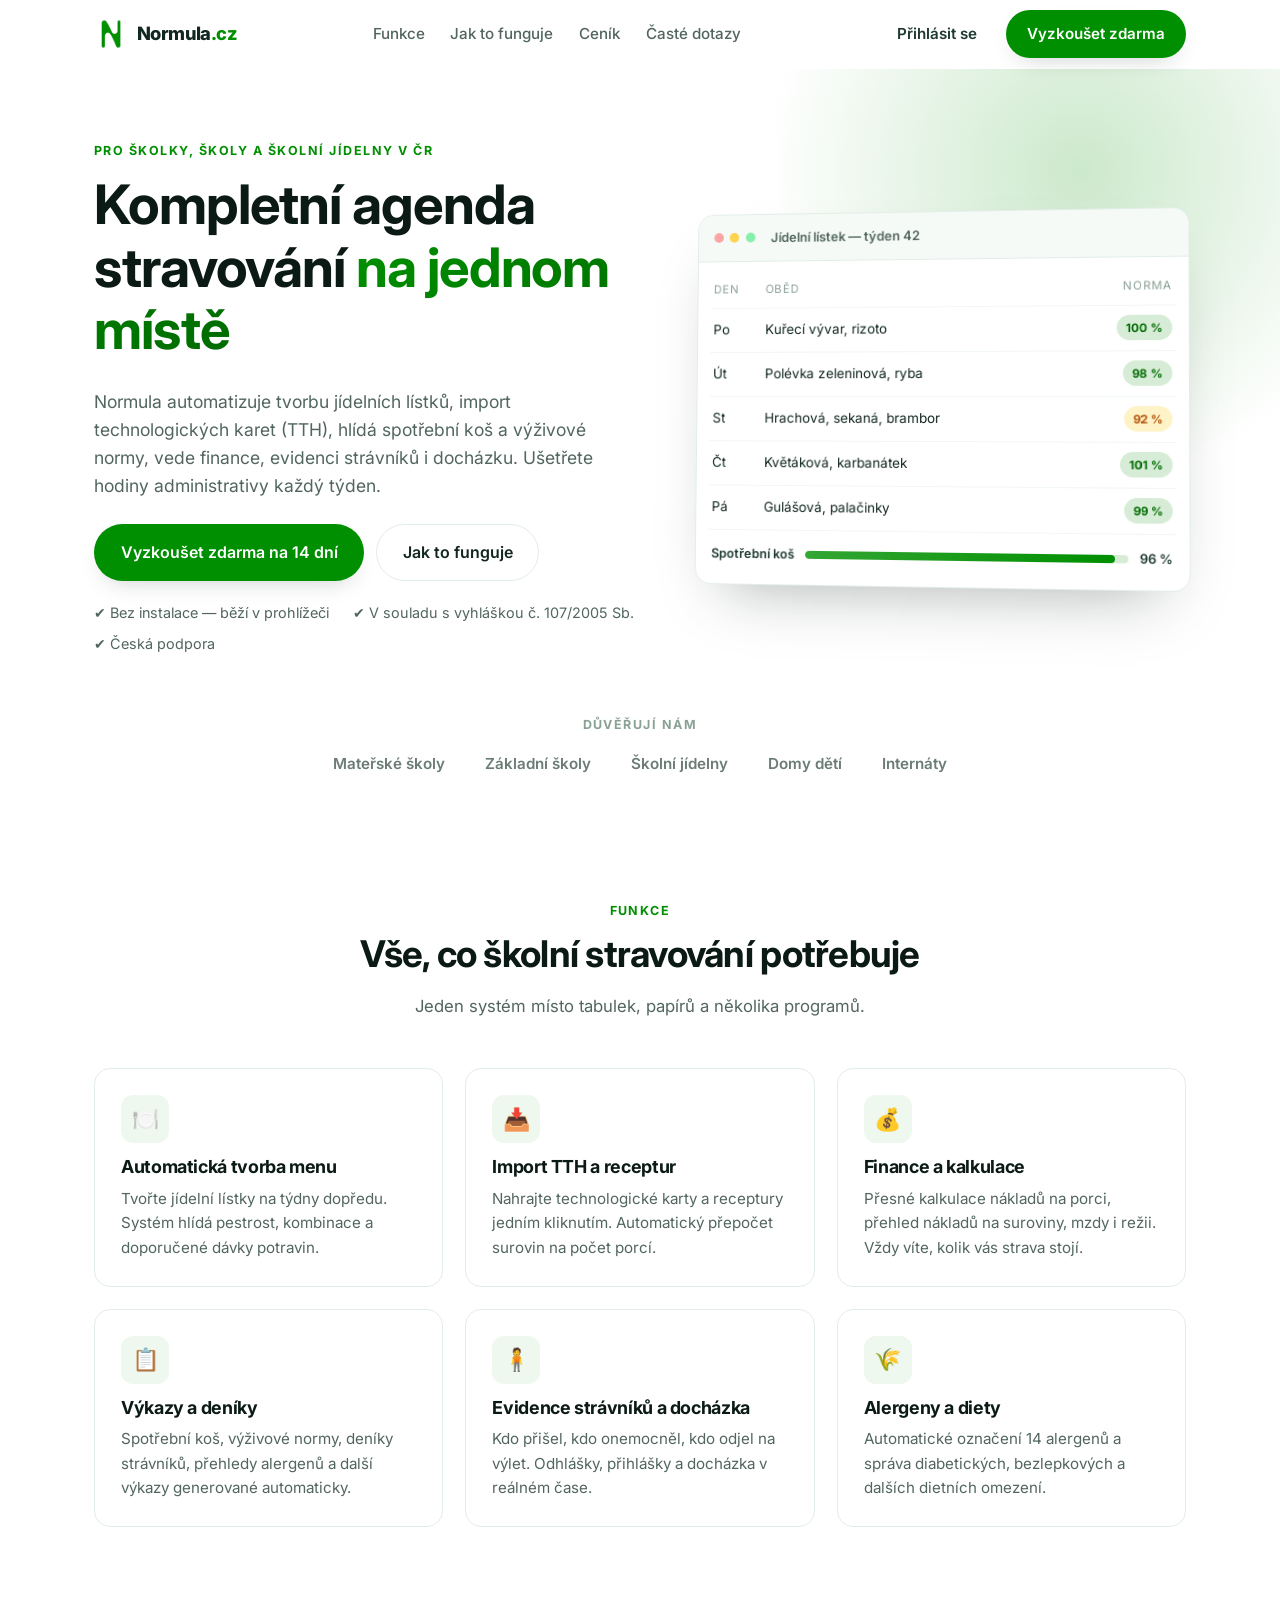
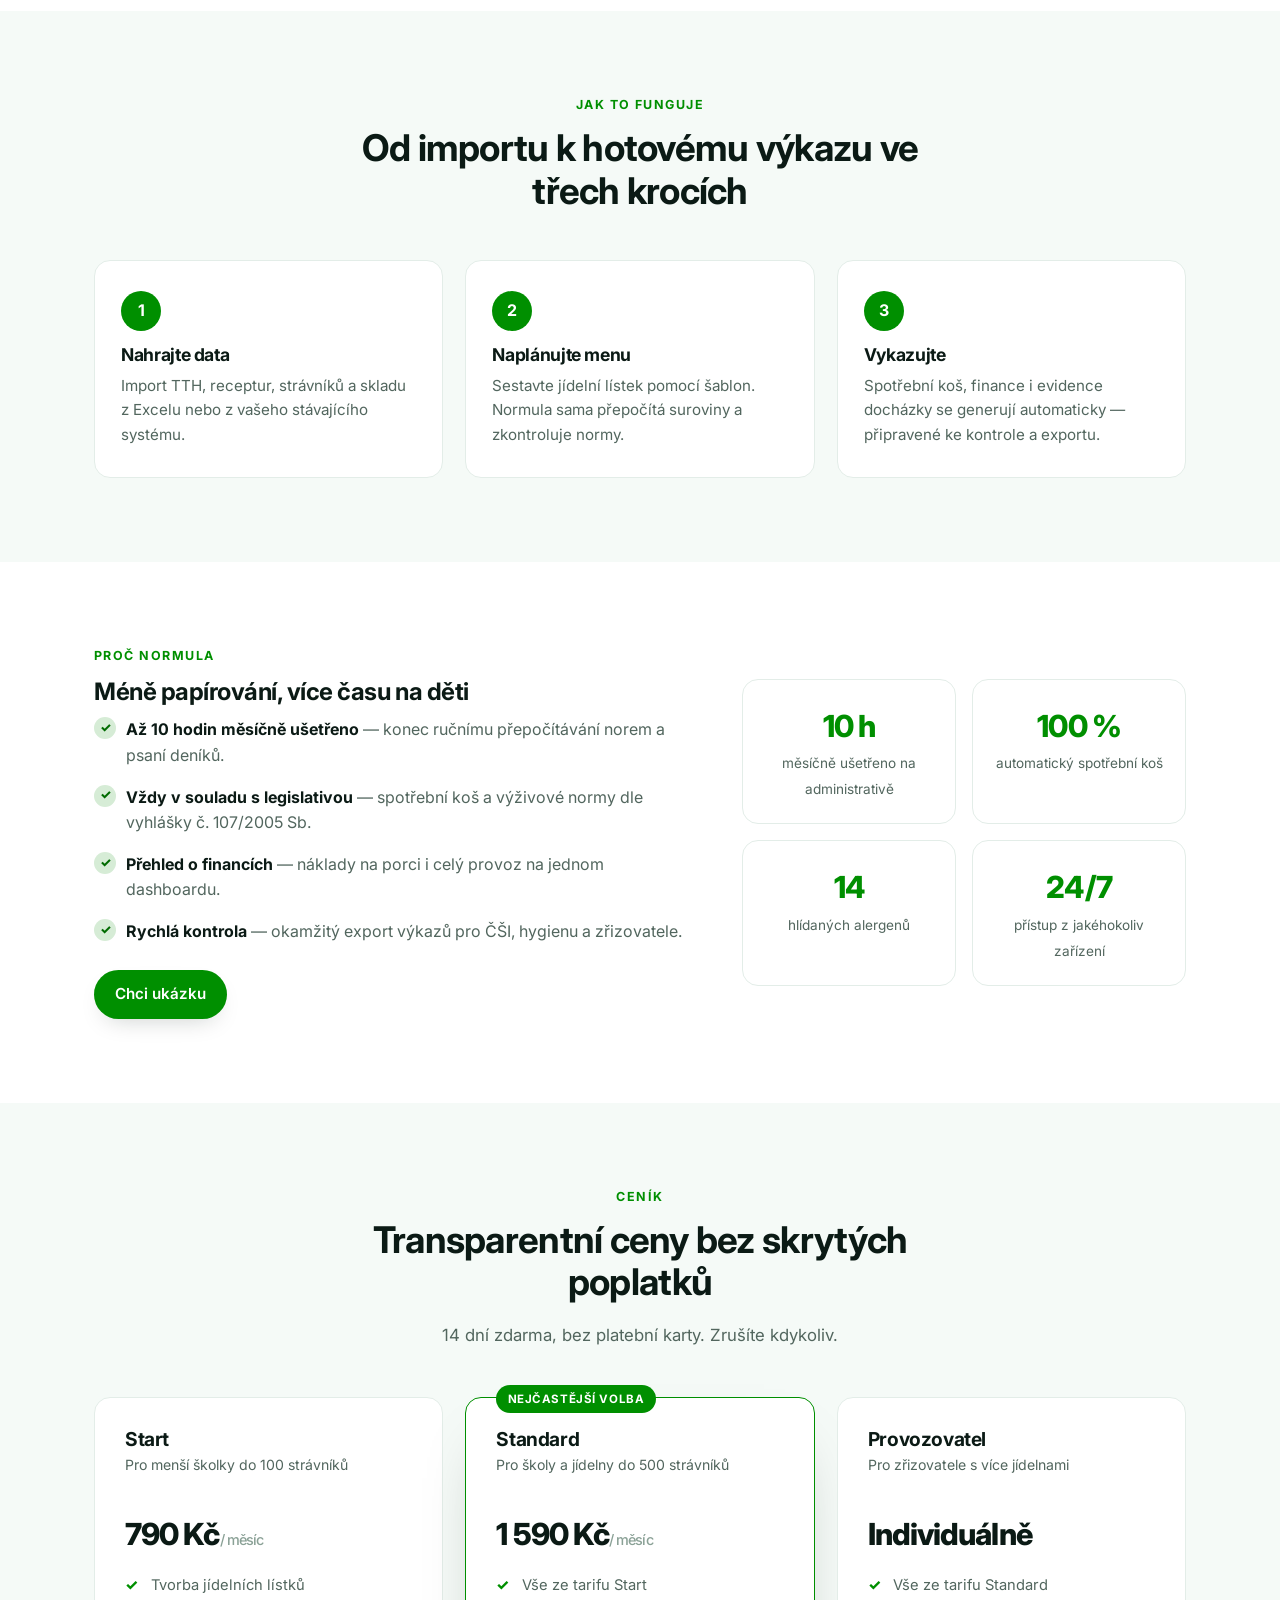
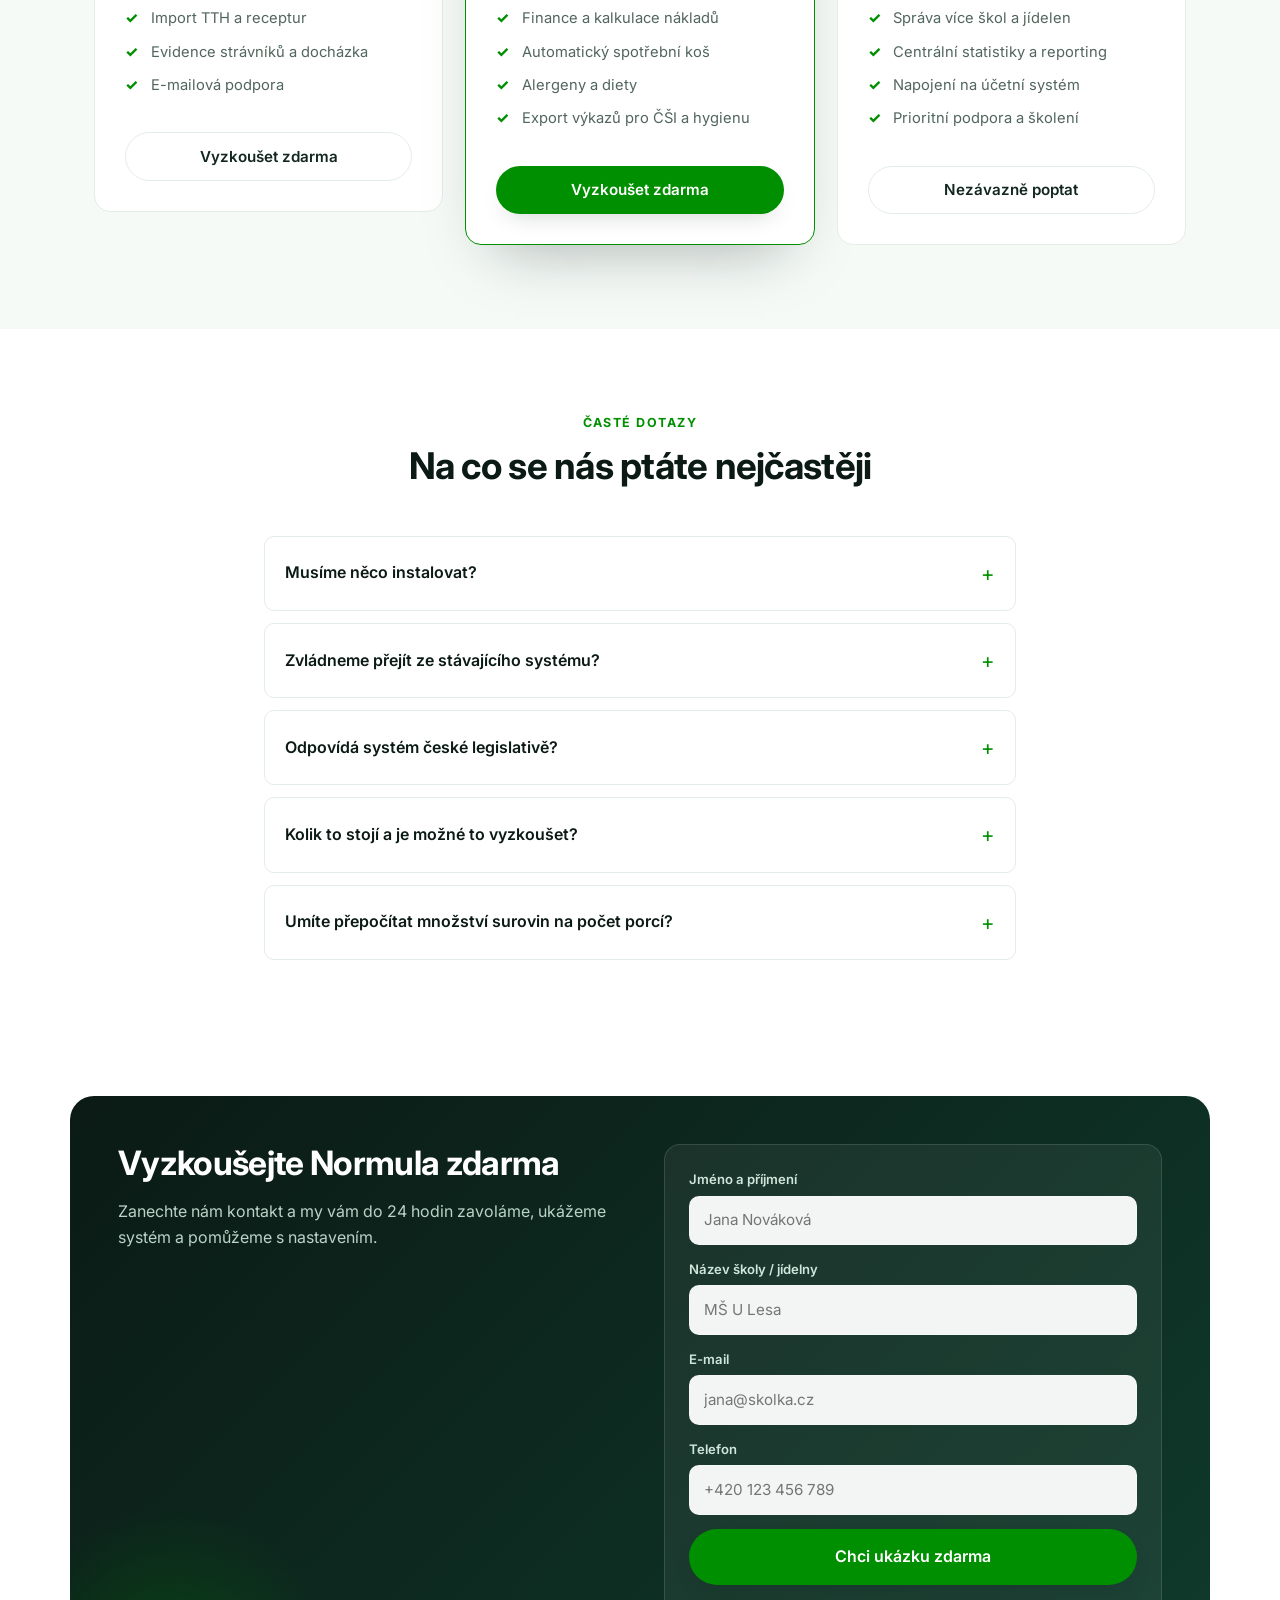
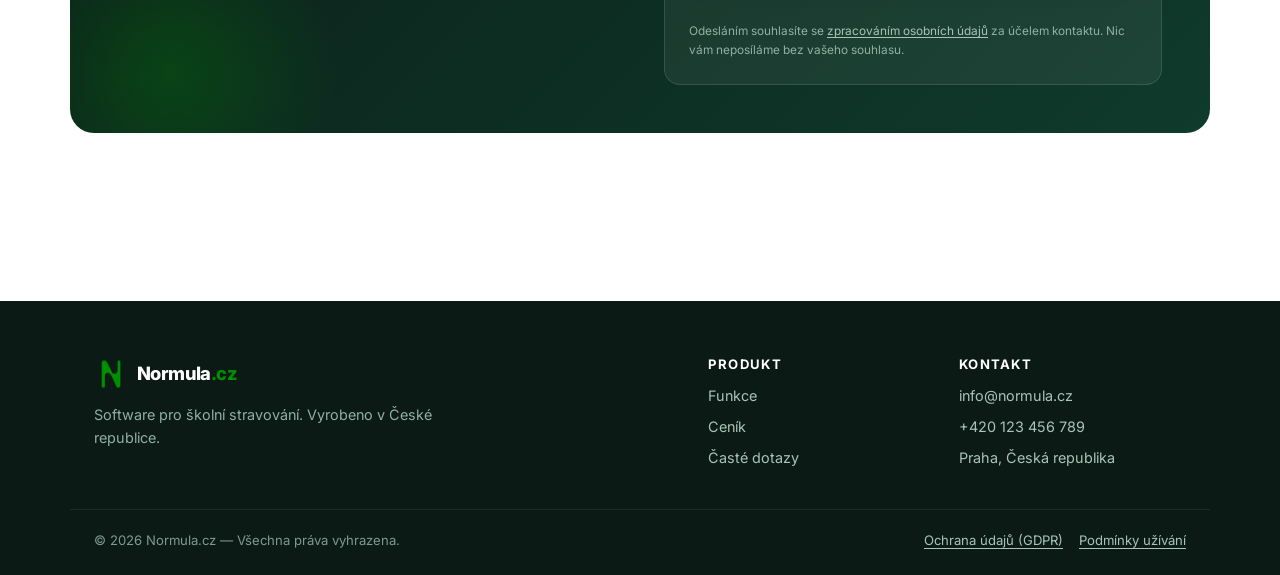
==== index.html @ 3bd457fc "Updates" ====
<!DOCTYPE html>
<html lang="cs">
<head>
  <meta charset="UTF-8" />
  <meta name="viewport" content="width=device-width, initial-scale=1.0" />
  <title>Normula.cz — software pro školní jídelny, školky a školy</title>
  <meta name="description" content="Normula automatizuje tvorbu jídelních lístků, import TTH (technologických karet), správu financí, spotřební koš, evidenci strávníků a docházku. Pro školky, školy a školní jídelny v ČR." />
  <link rel="preconnect" href="https://fonts.googleapis.com" />
  <link rel="preconnect" href="https://fonts.gstatic.com" crossorigin />
  <link href="https://fonts.googleapis.com/css2?family=Inter:wght@400;500;600;700;800&display=swap" rel="stylesheet" />
  <style>
:root {
  --green-50: #eef8ee;
  --green-100: #d6ecd6;
  --green-400: #33a633;
  --green-500: #008f00;
  --green-600: #008f00;
  --green-700: #006b00;
  --ink-900: #0b1a15;
  --ink-800: #12271f;
  --ink-700: #1f3a30;
  --slate-600: #52665e;
  --slate-400: #8aa196;
  --paper: #ffffff;
  --paper-alt: #f5faf7;
  --border: #e3ede8;
  --shadow-sm: 0 1px 2px rgba(11, 26, 21, .06), 0 1px 3px rgba(11, 26, 21, .05);
  --shadow-md: 0 10px 24px -12px rgba(11, 26, 21, .25);
  --shadow-lg: 0 30px 60px -30px rgba(11, 26, 21, .35);
  --radius: 16px;
  --radius-sm: 10px;
  --maxw: 1140px;
}

* { box-sizing: border-box; }

html { scroll-behavior: smooth; }

body {
  margin: 0;
  font-family: "Inter", -apple-system, BlinkMacSystemFont, "Segoe UI", Roboto, Helvetica, Arial, sans-serif;
  color: var(--ink-800);
  background: var(--paper);
  line-height: 1.6;
  -webkit-font-smoothing: antialiased;
}

h1, h2, h3, h4 { line-height: 1.15; margin: 0 0 .5em; letter-spacing: -0.02em; color: var(--ink-900); }
p { margin: 0 0 1em; }
a { color: inherit; text-decoration: none; }

.container {
  width: 100%;
  max-width: var(--maxw);
  margin: 0 auto;
  padding: 0 24px;
}
.container--narrow { max-width: 800px; }

.grad {
  background: linear-gradient(120deg, var(--green-500), var(--green-700));
  -webkit-background-clip: text;
  background-clip: text;
  color: transparent;
}

.eyebrow {
  text-transform: uppercase;
  letter-spacing: .12em;
  font-size: .78rem;
  font-weight: 700;
  color: var(--green-600);
  margin: 0 0 .75rem;
}

/* Buttons */
.btn {
  display: inline-flex;
  align-items: center;
  justify-content: center;
  gap: .5rem;
  border: 1px solid transparent;
  border-radius: 999px;
  padding: .7rem 1.25rem;
  font: inherit;
  font-weight: 600;
  font-size: .95rem;
  cursor: pointer;
  transition: transform .15s ease, background .2s ease, box-shadow .2s ease, border-color .2s ease;
  white-space: nowrap;
}
.btn:active { transform: translateY(1px); }
.btn--primary {
  background: var(--green-600);
  color: #fff;
  box-shadow: var(--shadow-md);
}
.btn--primary:hover { background: var(--green-700); }
.btn--outline {
  background: transparent;
  border-color: var(--border);
  color: var(--ink-800);
}
.btn--outline:hover { border-color: var(--green-500); color: var(--green-700); }
.btn--ghost { color: var(--ink-700); }
.btn--ghost:hover { color: var(--green-700); }
.btn--lg { padding: .9rem 1.6rem; font-size: 1rem; }
.btn--block { width: 100%; }

/* Nav */
.nav {
  position: sticky;
  top: 0;
  z-index: 50;
  background: rgba(255, 255, 255, .82);
  backdrop-filter: saturate(180%) blur(12px);
  border-bottom: 1px solid transparent;
  transition: border-color .2s ease, box-shadow .2s ease;
}
.nav.is-stuck { border-color: var(--border); box-shadow: var(--shadow-sm); }
.nav__inner {
  display: flex;
  align-items: center;
  justify-content: space-between;
  gap: 1rem;
  height: 68px;
}
.logo { display: inline-flex; align-items: center; gap: .55rem; font-weight: 800; font-size: 1.15rem; letter-spacing: -0.03em; }
.logo__img { display: block; width: 34px; height: 34px; object-fit: contain; }
.logo__text span { color: var(--green-600); }

.nav__links { display: flex; gap: 1.6rem; font-weight: 500; font-size: .95rem; }
.nav__links a { color: var(--slate-600); transition: color .15s ease; }
.nav__links a:hover { color: var(--green-700); }
.nav__actions { display: flex; align-items: center; gap: .5rem; }
.nav__toggle {
  display: none;
  flex-direction: column;
  gap: 4px;
  width: 40px; height: 40px;
  align-items: center;
  justify-content: center;
  background: transparent;
  border: 1px solid var(--border);
  border-radius: 10px;
  cursor: pointer;
}
.nav__toggle span { width: 18px; height: 2px; background: var(--ink-800); border-radius: 2px; }

/* Hero */
.hero { position: relative; overflow: hidden; padding: 72px 0 40px; }
.hero__glow {
  position: absolute;
  top: -260px; right: -160px;
  width: 720px; height: 720px;
  background: radial-gradient(circle at center, rgba(0,143,0,.20), transparent 62%);
  pointer-events: none;
}
.hero__inner {
  position: relative;
  display: grid;
  grid-template-columns: 1.05fr .95fr;
  gap: 48px;
  align-items: center;
}
.hero h1 { font-size: clamp(2.1rem, 4.6vw, 3.4rem); }
.lead { font-size: 1.1rem; color: var(--slate-600); max-width: 34em; }
.hero__cta { display: flex; flex-wrap: wrap; gap: .75rem; margin: 1.5rem 0 1.25rem; }
.hero__trust {
  list-style: none;
  padding: 0; margin: 0;
  display: flex; flex-wrap: wrap; gap: .5rem 1.5rem;
  font-size: .9rem; color: var(--slate-600);
}

/* Mock dashboard */
.hero__panel { perspective: 1200px; }
.mock {
  background: #fff;
  border: 1px solid var(--border);
  border-radius: var(--radius);
  box-shadow: var(--shadow-lg);
  overflow: hidden;
  transform: rotateY(-6deg) rotateX(2deg);
  transition: transform .4s ease;
}
.mock:hover { transform: rotateY(0) rotateX(0); }
.mock__bar {
  display: flex; align-items: center; gap: .4rem;
  padding: .8rem 1rem;
  background: var(--paper-alt);
  border-bottom: 1px solid var(--border);
}
.dot { width: 10px; height: 10px; border-radius: 50%; background: #d7e3dd; }
.dot:nth-child(1) { background: #fca5a5; }
.dot:nth-child(2) { background: #fcd34d; }
.dot:nth-child(3) { background: #86efac; }
.mock__title { margin-left: .6rem; font-size: .82rem; font-weight: 600; color: var(--slate-600); }
.mock__body { padding: .6rem .8rem 1rem; }
.mock__row {
  display: grid;
  grid-template-columns: 44px 1fr auto;
  align-items: center;
  gap: .6rem;
  padding: .6rem .2rem;
  border-bottom: 1px solid #f0f6f3;
  font-size: .85rem;
}
.mock__row--head { color: var(--slate-400); font-size: .72rem; text-transform: uppercase; letter-spacing: .08em; }
.badge {
  font-size: .72rem; font-weight: 700; padding: .2rem .55rem; border-radius: 999px;
}
.badge--ok { background: var(--green-100); color: var(--green-700); }
.badge--warn { background: #fef3c7; color: #b45309; }
.mock__foot {
  display: flex; align-items: center; gap: .7rem;
  padding: .9rem .2rem .2rem;
  font-size: .8rem; font-weight: 600; color: var(--ink-700);
}
.progress { flex: 1; height: 8px; background: var(--green-100); border-radius: 999px; overflow: hidden; }
.progress i { display: block; height: 100%; background: linear-gradient(90deg, var(--green-400), var(--green-600)); border-radius: 999px; }

/* Partners */
.partners { margin-top: 56px; text-align: center; }
.partners > span { font-size: .78rem; text-transform: uppercase; letter-spacing: .12em; color: var(--slate-400); font-weight: 700; }
.partners__row {
  display: flex; flex-wrap: wrap; justify-content: center; gap: 1rem 2.5rem;
  margin-top: 1rem; color: var(--slate-600); font-weight: 600; font-size: .95rem;
  opacity: .85;
}

/* Sections */
.section { padding: 84px 0; }
.section--alt { background: var(--paper-alt); }
.section__head { max-width: 640px; margin: 0 auto 48px; text-align: center; }
.section__head h2 { font-size: clamp(1.6rem, 3vw, 2.3rem); }
.section__head .sub { color: var(--slate-600); font-size: 1.05rem; }

.grid { display: grid; gap: 22px; }
.grid--cards { grid-template-columns: repeat(3, 1fr); }
.grid--pricing { grid-template-columns: repeat(3, 1fr); align-items: start; }

.card {
  background: #fff;
  border: 1px solid var(--border);
  border-radius: var(--radius);
  padding: 26px;
  transition: transform .2s ease, box-shadow .2s ease, border-color .2s ease;
}
.card:hover { transform: translateY(-4px); box-shadow: var(--shadow-md); border-color: var(--green-400); }
.card__icon {
  display: grid; place-items: center;
  width: 48px; height: 48px; border-radius: 12px;
  background: var(--green-50); font-size: 22px; margin-bottom: 14px;
}
.card h3 { font-size: 1.12rem; }
.card p { color: var(--slate-600); font-size: .95rem; margin: 0; }

/* Steps */
.steps {
  list-style: none; padding: 0; margin: 0;
  display: grid; grid-template-columns: repeat(3, 1fr); gap: 22px;
  counter-reset: step;
}
.step {
  background: #fff; border: 1px solid var(--border); border-radius: var(--radius);
  padding: 30px 26px; position: relative;
}
.step__num {
  display: grid; place-items: center;
  width: 40px; height: 40px; border-radius: 50%;
  background: var(--green-600); color: #fff; font-weight: 700;
  margin-bottom: 14px;
}
.step h3 { font-size: 1.1rem; }
.step p { color: var(--slate-600); font-size: .95rem; margin: 0; }

/* Benefits */
.benefits { display: grid; grid-template-columns: 1.15fr .85fr; gap: 48px; align-items: center; }
.checklist { list-style: none; padding: 0; margin: 0 0 1.6rem; }
.checklist li { position: relative; padding-left: 2rem; margin-bottom: 1rem; color: var(--slate-600); }
.checklist li strong { color: var(--ink-900); }
.checklist li::before {
  content: "✓";
  position: absolute; left: 0; top: 0;
  display: grid; place-items: center;
  width: 22px; height: 22px; border-radius: 50%;
  background: var(--green-100); color: var(--green-700);
  font-size: .8rem; font-weight: 800;
}
.benefits__stats { display: grid; grid-template-columns: 1fr 1fr; gap: 16px; }
.stat {
  background: #fff; border: 1px solid var(--border); border-radius: var(--radius);
  padding: 22px; text-align: center;
}
.stat__num { display: block; font-size: 1.9rem; font-weight: 800; color: var(--green-600); letter-spacing: -0.03em; }
.stat__label { font-size: .85rem; color: var(--slate-600); }

/* Pricing */
.price {
  background: #fff; border: 1px solid var(--border); border-radius: var(--radius);
  padding: 30px; position: relative; display: flex; flex-direction: column;
}
.price--featured { border-color: var(--green-500); box-shadow: var(--shadow-lg); }
.price__tag {
  position: absolute; top: -13px; left: 30px;
  background: var(--green-600); color: #fff;
  font-size: .72rem; font-weight: 700; letter-spacing: .05em;
  padding: .3rem .7rem; border-radius: 999px; text-transform: uppercase;
}
.price h3 { font-size: 1.2rem; margin-bottom: .25rem; }
.price__for { font-size: .88rem; color: var(--slate-600); min-height: 2.4em; }
.price__amount { font-size: 1.9rem; font-weight: 800; color: var(--ink-900); margin: .5rem 0 1rem; letter-spacing: -0.03em; }
.price__amount small { font-size: .9rem; font-weight: 500; color: var(--slate-400); }
.price ul { list-style: none; padding: 0; margin: 0 0 1.6rem; }
.price ul li { position: relative; padding-left: 1.6rem; margin-bottom: .6rem; font-size: .92rem; color: var(--slate-600); }
.price ul li::before { content: "✓"; position: absolute; left: 0; color: var(--green-600); font-weight: 800; }
.price .btn { margin-top: auto; }

/* FAQ */
.faq details {
  background: #fff; border: 1px solid var(--border); border-radius: var(--radius-sm);
  padding: 4px 20px; margin-bottom: 12px; transition: border-color .2s ease;
}
.faq details[open] { border-color: var(--green-400); }
.faq summary {
  cursor: pointer; font-weight: 600; padding: 16px 0; color: var(--ink-900);
  list-style: none; display: flex; justify-content: space-between; align-items: center; gap: 1rem;
}
.faq summary::-webkit-details-marker { display: none; }
.faq summary::after { content: "+"; font-size: 1.3rem; color: var(--green-600); font-weight: 400; }
.faq details[open] summary::after { content: "–"; }
.faq p { color: var(--slate-600); margin: 0 0 16px; padding-right: 2rem; }

/* CTA */
.cta { padding-top: 40px; }
.cta__box {
  display: grid; grid-template-columns: 1fr 1fr; gap: 48px;
  background: linear-gradient(135deg, var(--ink-900), #0f3b2c);
  color: #eaf5f0; border-radius: 24px; padding: 48px; position: relative; overflow: hidden;
}
.cta__box::after {
  content: ""; position: absolute; bottom: -120px; left: -80px;
  width: 360px; height: 360px; border-radius: 50%;
  background: radial-gradient(circle, rgba(0,143,0,.28), transparent 65%);
}
.cta__text { position: relative; z-index: 1; }
.cta__text h2 { color: #fff; font-size: clamp(1.5rem, 3vw, 2.1rem); }
.cta__text p { color: #b9d3c8; }

.cta__form { position: relative; z-index: 1; background: rgba(255,255,255,.06); border: 1px solid rgba(255,255,255,.12); border-radius: var(--radius); padding: 24px; }
.field { margin-bottom: 14px; }
.field label { display: block; font-size: .82rem; font-weight: 600; margin-bottom: .35rem; color: #cfe6dc; }
.field input {
  width: 100%; padding: .72rem .9rem; border-radius: 10px;
  border: 1px solid rgba(255,255,255,.18);
  background: rgba(255,255,255,.95); color: var(--ink-900); font: inherit; font-size: .95rem;
  transition: border-color .15s ease, box-shadow .15s ease;
}
.field input:focus { outline: none; border-color: var(--green-400); box-shadow: 0 0 0 3px rgba(0,143,0,.25); }
.field input.is-invalid { border-color: #fca5a5; box-shadow: 0 0 0 3px rgba(252,165,165,.25); }
.form__note { font-size: .9rem; font-weight: 600; margin: .75rem 0 0; min-height: 1.2em; }
.form__note.is-ok { color: #86efac; }
.form__note.is-err { color: #fca5a5; }
.form__legal { font-size: .74rem; color: #90b0a4; margin: .5rem 0 0; }
.form__legal a { color: #a8c4b9; text-decoration: underline; text-underline-offset: 2px; }
.form__legal a:hover { color: var(--green-400); }

/* Footer */
.footer { background: var(--ink-900); color: #c6d8d0; padding: 56px 0 24px; margin-top: 84px; }
.footer__inner { display: grid; grid-template-columns: 1.2fr 1fr; gap: 40px; padding-bottom: 32px; border-bottom: 1px solid rgba(255,255,255,.08); }
.footer .logo { color: #fff; margin-bottom: .75rem; }
.footer__brand p { color: #90b0a4; font-size: .9rem; max-width: 28em; }
.footer__cols { display: grid; grid-template-columns: 1fr 1fr; gap: 24px; }
.footer__cols h4 { color: #fff; font-size: .82rem; text-transform: uppercase; letter-spacing: .1em; margin-bottom: .75rem; }
.footer__cols a, .footer__cols span { display: block; color: #a8c4b9; font-size: .9rem; margin-bottom: .5rem; }
.footer__cols a:hover { color: var(--green-400); }
.footer__bottom { display: flex; justify-content: space-between; flex-wrap: wrap; gap: .5rem; padding-top: 20px; font-size: .82rem; color: #7d9b90; }
.footer__bottom a { color: #a8c4b9; text-decoration: underline; text-underline-offset: 3px; }
.footer__bottom a:hover { color: var(--green-400); }
.footer__legal { display: flex; flex-wrap: wrap; gap: .35rem 1rem; }

/* Animations */
.reveal { opacity: 0; transform: translateY(18px); transition: opacity .6s ease, transform .6s ease; }
.reveal.is-visible { opacity: 1; transform: none; }

/* Responsive */
@media (max-width: 960px) {
  .hero__inner { grid-template-columns: 1fr; }
  .hero__panel { max-width: 520px; }
  .grid--cards, .grid--pricing, .steps { grid-template-columns: 1fr 1fr; }
  .benefits { grid-template-columns: 1fr; }
  .cta__box { grid-template-columns: 1fr; padding: 32px; }
  .footer__inner { grid-template-columns: 1fr; }
}
@media (max-width: 720px) {
  .nav__links, .nav__actions { display: none; }
  .nav__toggle { display: flex; }
  .nav.is-open .nav__links {
    display: flex; flex-direction: column; gap: .25rem;
    position: absolute; top: 68px; left: 0; right: 0;
    background: #fff; border-bottom: 1px solid var(--border);
    padding: 16px 24px; box-shadow: var(--shadow-md);
  }
  .nav.is-open .nav__links a { padding: .6rem 0; }
  .grid--cards, .grid--pricing, .steps { grid-template-columns: 1fr; }
  .benefits__stats { grid-template-columns: 1fr 1fr; }
  .section { padding: 60px 0; }
  .mock { transform: none; }
  .partners__row { gap: .75rem 1.5rem; font-size: .85rem; }
}

@media (prefers-reduced-motion: reduce) {
  html { scroll-behavior: auto; }
  .reveal { opacity: 1; transform: none; transition: none; }
  .mock { transform: none; }
}
  </style>
</head>
<body>
  <header class="nav" id="nav">
    <div class="container nav__inner">
      <a class="logo" href="#top" aria-label="Normula.cz">
        <img class="logo__img" src="icon.png" width="32" height="32" alt="" />
        <span class="logo__text">Normula<span>.cz</span></span>
      </a>

      <nav class="nav__links" aria-label="Hlavní navigace">
        <a href="#funkce">Funkce</a>
        <a href="#jak-to-funguje">Jak to funguje</a>
        <a href="#cenik">Ceník</a>
        <a href="#faq">Časté dotazy</a>
      </nav>

      <div class="nav__actions">
        <a class="btn btn--ghost" href="#kontakt">Přihlásit se</a>
        <a class="btn btn--primary" href="#kontakt">Vyzkoušet zdarma</a>
      </div>

      <button class="nav__toggle" id="navToggle" aria-label="Otevřít menu" aria-expanded="false">
        <span></span><span></span><span></span>
      </button>
    </div>
  </header>

  <main id="top">
    <!-- HERO -->
    <section class="hero">
      <div class="hero__glow" aria-hidden="true"></div>
      <div class="container hero__inner">
        <div class="hero__content">
          <p class="eyebrow">Pro školky, školy a školní jídelny v ČR</p>
          <h1>Kompletní agenda stravování <span class="grad">na jednom místě</span></h1>
          <p class="lead">
            Normula automatizuje tvorbu jídelních lístků, import technologických karet (TTH),
            hlídá spotřební koš a výživové normy, vede finance, evidenci strávníků i docházku.
            Ušetřete hodiny administrativy každý týden.
          </p>
          <div class="hero__cta">
            <a class="btn btn--primary btn--lg" href="#kontakt">Vyzkoušet zdarma na 14 dní</a>
            <a class="btn btn--outline btn--lg" href="#jak-to-funguje">Jak to funguje</a>
          </div>
          <ul class="hero__trust">
            <li>✔ Bez instalace — běží v prohlížeči</li>
            <li>✔ V souladu s vyhláškou č. 107/2005 Sb.</li>
            <li>✔ Česká podpora</li>
          </ul>
        </div>

        <div class="hero__panel" aria-hidden="true">
          <div class="mock">
            <div class="mock__bar">
              <span class="dot"></span><span class="dot"></span><span class="dot"></span>
              <span class="mock__title">Jídelní lístek — týden 42</span>
            </div>
            <div class="mock__body">
              <div class="mock__row mock__row--head">
                <span>Den</span><span>Oběd</span><span>Norma</span>
              </div>
              <div class="mock__row">
                <span>Po</span><span>Kuřecí vývar, rizoto</span><span class="badge badge--ok">100 %</span>
              </div>
              <div class="mock__row">
                <span>Út</span><span>Polévka zeleninová, ryba</span><span class="badge badge--ok">98 %</span>
              </div>
              <div class="mock__row">
                <span>St</span><span>Hrachová, sekaná, brambor</span><span class="badge badge--warn">92 %</span>
              </div>
              <div class="mock__row">
                <span>Čt</span><span>Květáková, karbanátek</span><span class="badge badge--ok">101 %</span>
              </div>
              <div class="mock__row">
                <span>Pá</span><span>Gulášová, palačinky</span><span class="badge badge--ok">99 %</span>
              </div>
              <div class="mock__foot">
                <span>Spotřební koš</span>
                <div class="progress"><i style="width: 96%"></i></div>
                <span>96 %</span>
              </div>
            </div>
          </div>
        </div>
      </div>

      <div class="container partners">
        <span>Důvěřují nám</span>
        <div class="partners__row">
          <span>Mateřské školy</span>
          <span>Základní školy</span>
          <span>Školní jídelny</span>
          <span>Domy dětí</span>
          <span>Internáty</span>
        </div>
      </div>
    </section>

    <!-- FEATURES -->
    <section class="section" id="funkce">
      <div class="container">
        <div class="section__head">
          <p class="eyebrow">Funkce</p>
          <h2>Vše, co školní stravování potřebuje</h2>
          <p class="sub">Jeden systém místo tabulek, papírů a několika programů.</p>
        </div>

        <div class="grid grid--cards">
          <article class="card">
            <div class="card__icon">🍽️</div>
            <h3>Automatická tvorba menu</h3>
            <p>Tvořte jídelní lístky na týdny dopředu. Systém hlídá pestrost, kombinace a doporučené dávky potravin.</p>
          </article>

          <article class="card">
            <div class="card__icon">📥</div>
            <h3>Import TTH a receptur</h3>
            <p>Nahrajte technologické karty a receptury jedním kliknutím. Automatický přepočet surovin na počet porcí.</p>
          </article>

          <article class="card">
            <div class="card__icon">💰</div>
            <h3>Finance a kalkulace</h3>
            <p>Přesné kalkulace nákladů na porci, přehled nákladů na suroviny, mzdy i režii. Vždy víte, kolik vás strava stojí.</p>
          </article>

          <article class="card">
            <div class="card__icon">📋</div>
            <h3>Výkazy a deníky</h3>
            <p>Spotřební koš, výživové normy, deníky strávníků, přehledy alergenů a další výkazy generované automaticky.</p>
          </article>

          <article class="card">
            <div class="card__icon">🧍</div>
            <h3>Evidence strávníků a docházka</h3>
            <p>Kdo přišel, kdo onemocněl, kdo odjel na výlet. Odhlášky, přihlášky a docházka v reálném čase.</p>
          </article>

          <article class="card">
            <div class="card__icon">🌾</div>
            <h3>Alergeny a diety</h3>
            <p>Automatické označení 14 alergenů a správa diabetických, bezlepkových a dalších dietních omezení.</p>
          </article>
        </div>
      </div>
    </section>

    <!-- HOW IT WORKS -->
    <section class="section section--alt" id="jak-to-funguje">
      <div class="container">
        <div class="section__head">
          <p class="eyebrow">Jak to funguje</p>
          <h2>Od importu k hotovému výkazu ve třech krocích</h2>
        </div>

        <ol class="steps">
          <li class="step">
            <span class="step__num">1</span>
            <h3>Nahrajte data</h3>
            <p>Import TTH, receptur, strávníků a skladu z Excelu nebo z vašeho stávajícího systému.</p>
          </li>
          <li class="step">
            <span class="step__num">2</span>
            <h3>Naplánujte menu</h3>
            <p>Sestavte jídelní lístek pomocí šablon. Normula sama přepočítá suroviny a zkontroluje normy.</p>
          </li>
          <li class="step">
            <span class="step__num">3</span>
            <h3>Vykazujte</h3>
            <p>Spotřební koš, finance i evidence docházky se generují automaticky — připravené ke kontrole a exportu.</p>
          </li>
        </ol>
      </div>
    </section>

    <!-- BENEFITS -->
    <section class="section">
      <div class="container benefits">
        <div class="benefits__text">
          <p class="eyebrow">Proč Normula</p>
          <h2>Méně papírování, více času na děti</h2>
          <ul class="checklist">
            <li><strong>Až 10 hodin měsíčně ušetřeno</strong> — konec ručnímu přepočítávání norem a psaní deníků.</li>
            <li><strong>Vždy v souladu s legislativou</strong> — spotřební koš a výživové normy dle vyhlášky č. 107/2005 Sb.</li>
            <li><strong>Přehled o financích</strong> — náklady na porci i celý provoz na jednom dashboardu.</li>
            <li><strong>Rychlá kontrola</strong> — okamžitý export výkazů pro ČŠI, hygienu a zřizovatele.</li>
          </ul>
          <a class="btn btn--primary" href="#kontakt">Chci ukázku</a>
        </div>
        <div class="benefits__stats">
          <div class="stat"><span class="stat__num">10 h</span><span class="stat__label">měsíčně ušetřeno na administrativě</span></div>
          <div class="stat"><span class="stat__num">100 %</span><span class="stat__label">automatický spotřební koš</span></div>
          <div class="stat"><span class="stat__num">14</span><span class="stat__label">hlídaných alergenů</span></div>
          <div class="stat"><span class="stat__num">24/7</span><span class="stat__label">přístup z jakéhokoliv zařízení</span></div>
        </div>
      </div>
    </section>

    <!-- PRICING -->
    <section class="section section--alt" id="cenik">
      <div class="container">
        <div class="section__head">
          <p class="eyebrow">Ceník</p>
          <h2>Transparentní ceny bez skrytých poplatků</h2>
          <p class="sub">14 dní zdarma, bez platební karty. Zrušíte kdykoliv.</p>
        </div>

        <div class="grid grid--pricing">
          <article class="price">
            <h3>Start</h3>
            <p class="price__for">Pro menší školky do 100 strávníků</p>
            <div class="price__amount"><span>790 Kč</span><small>/ měsíc</small></div>
            <ul>
              <li>Tvorba jídelních lístků</li>
              <li>Import TTH a receptur</li>
              <li>Evidence strávníků a docházka</li>
              <li>E-mailová podpora</li>
            </ul>
            <a class="btn btn--outline btn--block" href="#kontakt">Vyzkoušet zdarma</a>
          </article>

          <article class="price price--featured">
            <span class="price__tag">Nejčastější volba</span>
            <h3>Standard</h3>
            <p class="price__for">Pro školy a jídelny do 500 strávníků</p>
            <div class="price__amount"><span>1 590 Kč</span><small>/ měsíc</small></div>
            <ul>
              <li>Vše ze tarifu Start</li>
              <li>Finance a kalkulace nákladů</li>
              <li>Automatický spotřební koš</li>
              <li>Alergeny a diety</li>
              <li>Export výkazů pro ČŠI a hygienu</li>
            </ul>
            <a class="btn btn--primary btn--block" href="#kontakt">Vyzkoušet zdarma</a>
          </article>

          <article class="price">
            <h3>Provozovatel</h3>
            <p class="price__for">Pro zřizovatele s více jídelnami</p>
            <div class="price__amount"><span>Individuálně</span></div>
            <ul>
              <li>Vše ze tarifu Standard</li>
              <li>Správa více škol a jídelen</li>
              <li>Centrální statistiky a reporting</li>
              <li>Napojení na účetní systém</li>
              <li>Prioritní podpora a školení</li>
            </ul>
            <a class="btn btn--outline btn--block" href="#kontakt">Nezávazně poptat</a>
          </article>
        </div>
      </div>
    </section>

    <!-- FAQ -->
    <section class="section" id="faq">
      <div class="container container--narrow">
        <div class="section__head">
          <p class="eyebrow">Časté dotazy</p>
          <h2>Na co se nás ptáte nejčastěji</h2>
        </div>

        <div class="faq">
          <details>
            <summary>Musíme něco instalovat?</summary>
            <p>Ne. Normula běží v prohlížeči na počítači, tabletu i telefonu. Stačí se přihlásit a máte přístup odkudkoliv.</p>
          </details>
          <details>
            <summary>Zvládneme přejít ze stávajícího systému?</summary>
            <p>Ano. Pomůžeme vám s importem TTH, receptur, strávníků i historie. Máme připravené šablony a naši podporu.</p>
          </details>
          <details>
            <summary>Odpovídá systém české legislativě?</summary>
            <p>Normula počítá spotřební koš a výživové normy podle vyhlášky č. 107/2005 Sb. a hlídá 14 povinně označovaných alergenů.</p>
          </details>
          <details>
            <summary>Kolik to stojí a je možné to vyzkoušet?</summary>
            <p>Prvních 14 dní je zcela zdarma a bez platební karty. Cena poté začíná na 790 Kč měsíčně podle počtu strávníků.</p>
          </details>
          <details>
            <summary>Umíte přepočítat množství surovin na počet porcí?</summary>
            <p>Ano. Z technologických karet Normula automaticky přepočítá suroviny na aktuální počet strávníků a vygeneruje objednávku na sklad.</p>
          </details>
        </div>
      </div>
    </section>

    <!-- CTA / CONTACT -->
    <section class="section cta" id="kontakt">
      <div class="container cta__box">
        <div class="cta__text">
          <h2>Vyzkoušejte Normula zdarma</h2>
          <p>Zanechte nám kontakt a my vám do 24 hodin zavoláme, ukážeme systém a pomůžeme s nastavením.</p>
        </div>
        <form class="cta__form" id="leadForm" action="https://api.web3forms.com/submit" method="POST" novalidate>
          <input type="hidden" name="access_key" value="4f1082bb-ea97-48e5-a037-45a8f9f3743a" />
          <input type="hidden" name="subject" value="Nová poptávka z webu Normula.cz" />
          <input type="hidden" name="from_name" value="Normula.cz – web" />
          <input type="checkbox" name="botcheck" tabindex="-1" autocomplete="off" style="display:none" aria-hidden="true" />
          <div class="field">
            <label for="name">Jméno a příjmení</label>
            <input id="name" name="name" type="text" autocomplete="name" required placeholder="Jana Nováková" />
          </div>
          <div class="field">
            <label for="org">Název školy / jídelny</label>
            <input id="org" name="org" type="text" autocomplete="organization" required placeholder="MŠ U Lesa" />
          </div>
          <div class="field">
            <label for="email">E-mail</label>
            <input id="email" name="email" type="email" autocomplete="email" required placeholder="jana@skolka.cz" />
          </div>
          <div class="field">
            <label for="phone">Telefon</label>
            <input id="phone" name="phone" type="tel" autocomplete="tel" placeholder="+420 123 456 789" />
          </div>
          <button class="btn btn--primary btn--block btn--lg" type="submit">Chci ukázku zdarma</button>
          <p class="form__note" id="formNote" role="status" aria-live="polite"></p>
          <p class="form__legal">Odesláním souhlasíte se <a href="ochrana-udaju.html">zpracováním osobních údajů</a> za účelem kontaktu. Nic vám neposíláme bez vašeho souhlasu.</p>
        </form>
      </div>
    </section>
  </main>

  <footer class="footer">
    <div class="container footer__inner">
      <div class="footer__brand">
        <a class="logo" href="#top">
          <img class="logo__img" src="icon.png" width="32" height="32" alt="" />
          <span class="logo__text">Normula<span>.cz</span></span>
        </a>
        <p>Software pro školní stravování. Vyrobeno v České republice.</p>
      </div>
      <div class="footer__cols">
        <div>
          <h4>Produkt</h4>
          <a href="#funkce">Funkce</a>
          <a href="#cenik">Ceník</a>
          <a href="#faq">Časté dotazy</a>
        </div>
        <div>
          <h4>Kontakt</h4>
          <a href="mailto:info@normula.cz">info@normula.cz</a>
          <a href="tel:+420123456789">+420 123 456 789</a>
          <span>Praha, Česká republika</span>
        </div>
      </div>
    </div>
    <div class="container footer__bottom">
      <span>© <span id="year"></span> Normula.cz — Všechna práva vyhrazena.</span>
      <span class="footer__legal">
        <a href="ochrana-udaju.html">Ochrana údajů (GDPR)</a>
        <a href="podminky-uzivani.html">Podmínky užívání</a>
      </span>
    </div>
  </footer>

  <script>
(function () {
  "use strict";

  var yearEl = document.getElementById("year");
  if (yearEl) yearEl.textContent = new Date().getFullYear();

  var nav = document.getElementById("nav");
  var toggle = document.getElementById("navToggle");

  if (toggle && nav) {
    toggle.addEventListener("click", function () {
      var open = nav.classList.toggle("is-open");
      toggle.setAttribute("aria-expanded", open ? "true" : "false");
    });
    nav.querySelectorAll(".nav__links a").forEach(function (link) {
      link.addEventListener("click", function () {
        nav.classList.remove("is-open");
        toggle.setAttribute("aria-expanded", "false");
      });
    });
  }

  function onScroll() {
    if (!nav) return;
    nav.classList.toggle("is-stuck", window.scrollY > 8);
  }
  window.addEventListener("scroll", onScroll, { passive: true });
  onScroll();

  var revealTargets = document.querySelectorAll(
    ".card, .step, .stat, .price, .section__head, .benefits__text, .cta__text, .hero__content"
  );
  revealTargets.forEach(function (el) { el.classList.add("reveal"); });

  if ("IntersectionObserver" in window) {
    var io = new IntersectionObserver(function (entries) {
      entries.forEach(function (entry) {
        if (entry.isIntersecting) {
          entry.target.classList.add("is-visible");
          io.unobserve(entry.target);
        }
      });
    }, { threshold: 0.12, rootMargin: "0px 0px -40px 0px" });

    revealTargets.forEach(function (el) { io.observe(el); });
  } else {
    revealTargets.forEach(function (el) { el.classList.add("is-visible"); });
  }

  var form = document.getElementById("leadForm");
  var note = document.getElementById("formNote");
  var WEB3FORMS_ENDPOINT = "https://api.web3forms.com/submit";

  if (form) {
    form.addEventListener("submit", function (e) {
      e.preventDefault();

      var name = form.name;
      var email = form.email;
      var org = form.org;
      var valid = true;

      [name, email, org].forEach(function (field) {
        var ok = field.value.trim().length > 0;
        if (field === email) ok = ok && /^[^\s@]+@[^\s@]+\.[^\s@]+$/.test(field.value.trim());
        field.classList.toggle("is-invalid", !ok);
        if (!ok) valid = false;
      });

      if (!valid) {
        if (note) {
          note.textContent = "Vyplňte prosím jméno, název zařízení a platný e-mail.";
          note.className = "form__note is-err";
        }
        return;
      }

      var btn = form.querySelector('button[type="submit"]');
      var originalText = btn ? btn.textContent : "";
      if (btn) { btn.disabled = true; btn.textContent = "Odesílám…"; }
      if (note) { note.textContent = ""; note.className = "form__note"; }

      fetch(WEB3FORMS_ENDPOINT, {
        method: "POST",
        headers: { Accept: "application/json" },
        body: new FormData(form)
      })
        .then(function (res) {
          return res.json()
            .catch(function () { return {}; })
            .then(function (data) { return { ok: res.ok, data: data }; });
        })
        .then(function (result) {
          if (result.ok && result.data && result.data.success) {
            if (note) {
              note.textContent = "Děkujeme! Zpráva byla odeslána, ozveme se vám do 24 hodin.";
              note.className = "form__note is-ok";
            }
            form.reset();
          } else {
            throw new Error((result.data && result.data.message) || "send-failed");
          }
        })
        .catch(function () {
          if (note) {
            note.textContent = "Odeslání se nepovedlo. Zkuste to prosím znovu, nebo nám napište na info@normula.cz.";
            note.className = "form__note is-err";
          }
        })
        .finally(function () {
          if (btn) { btn.disabled = false; btn.textContent = originalText; }
        });
    });
  }
})();
  </script>
</body>
</html>
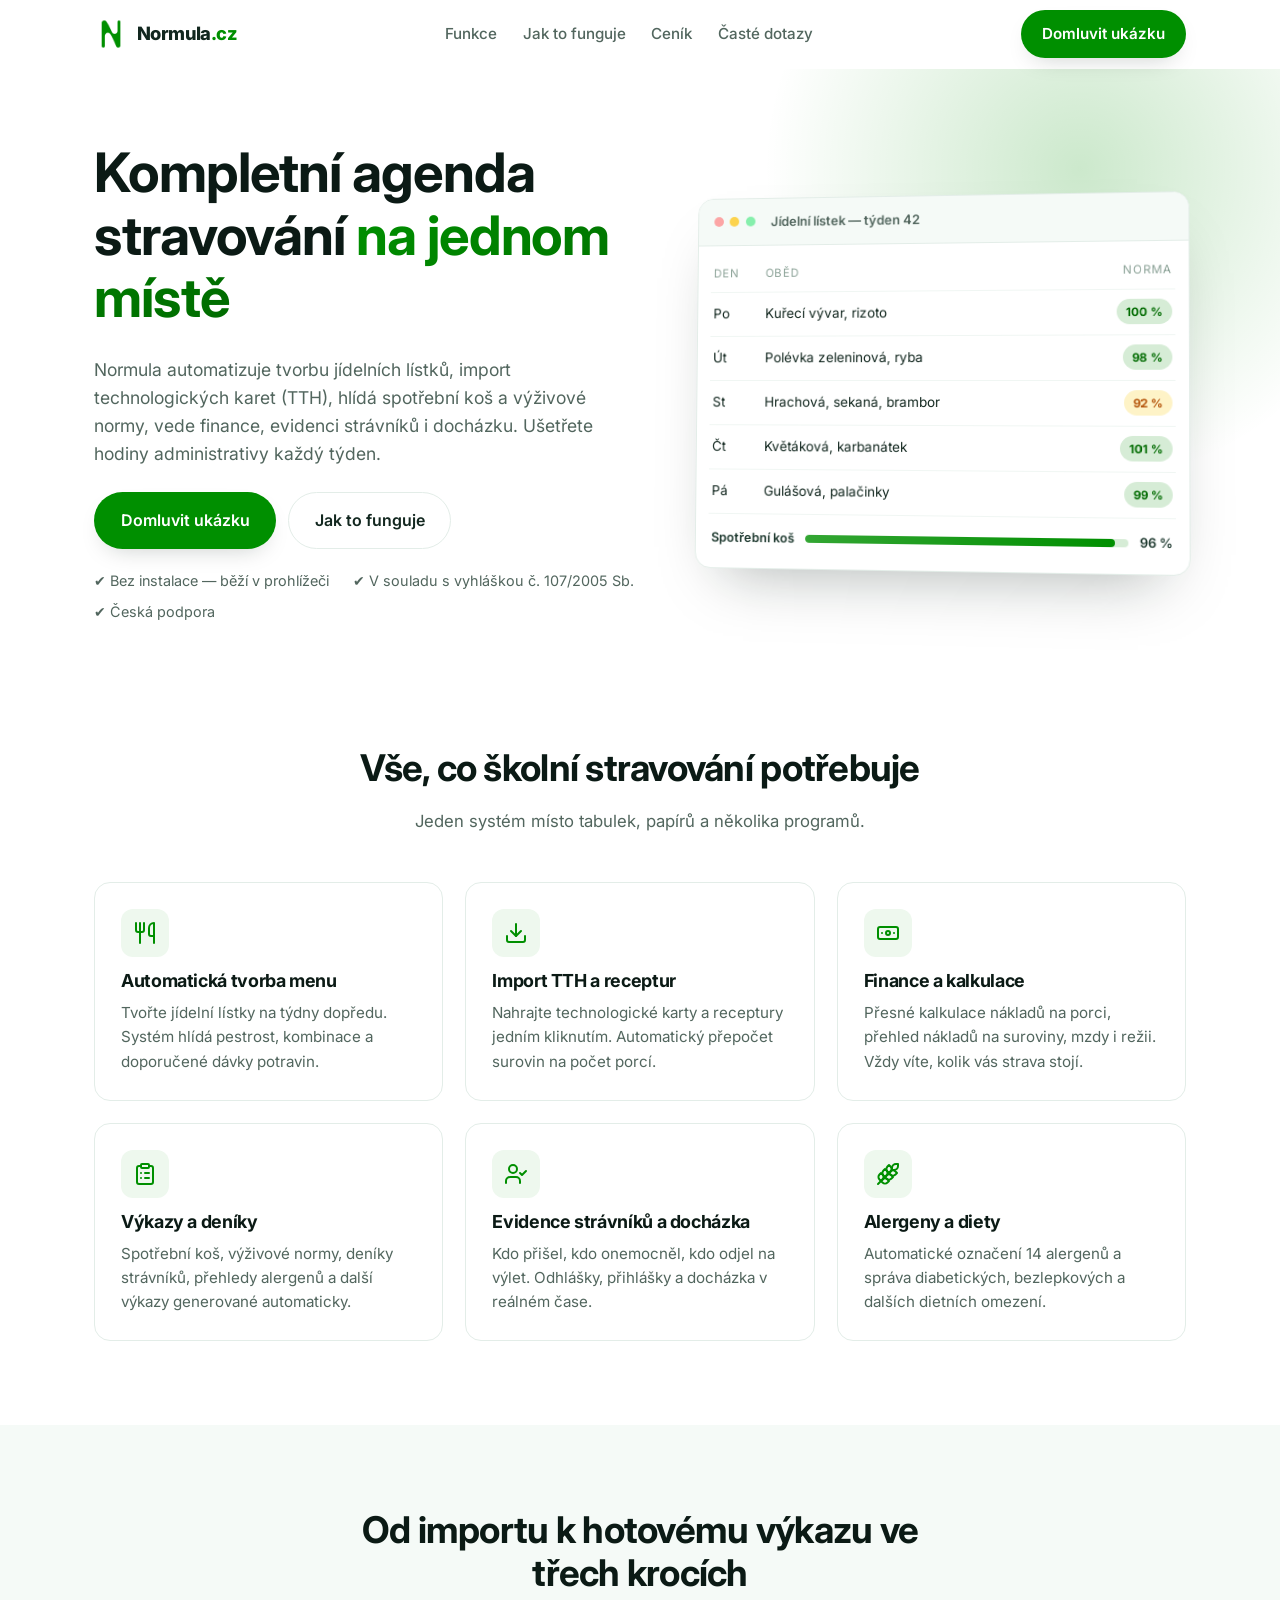
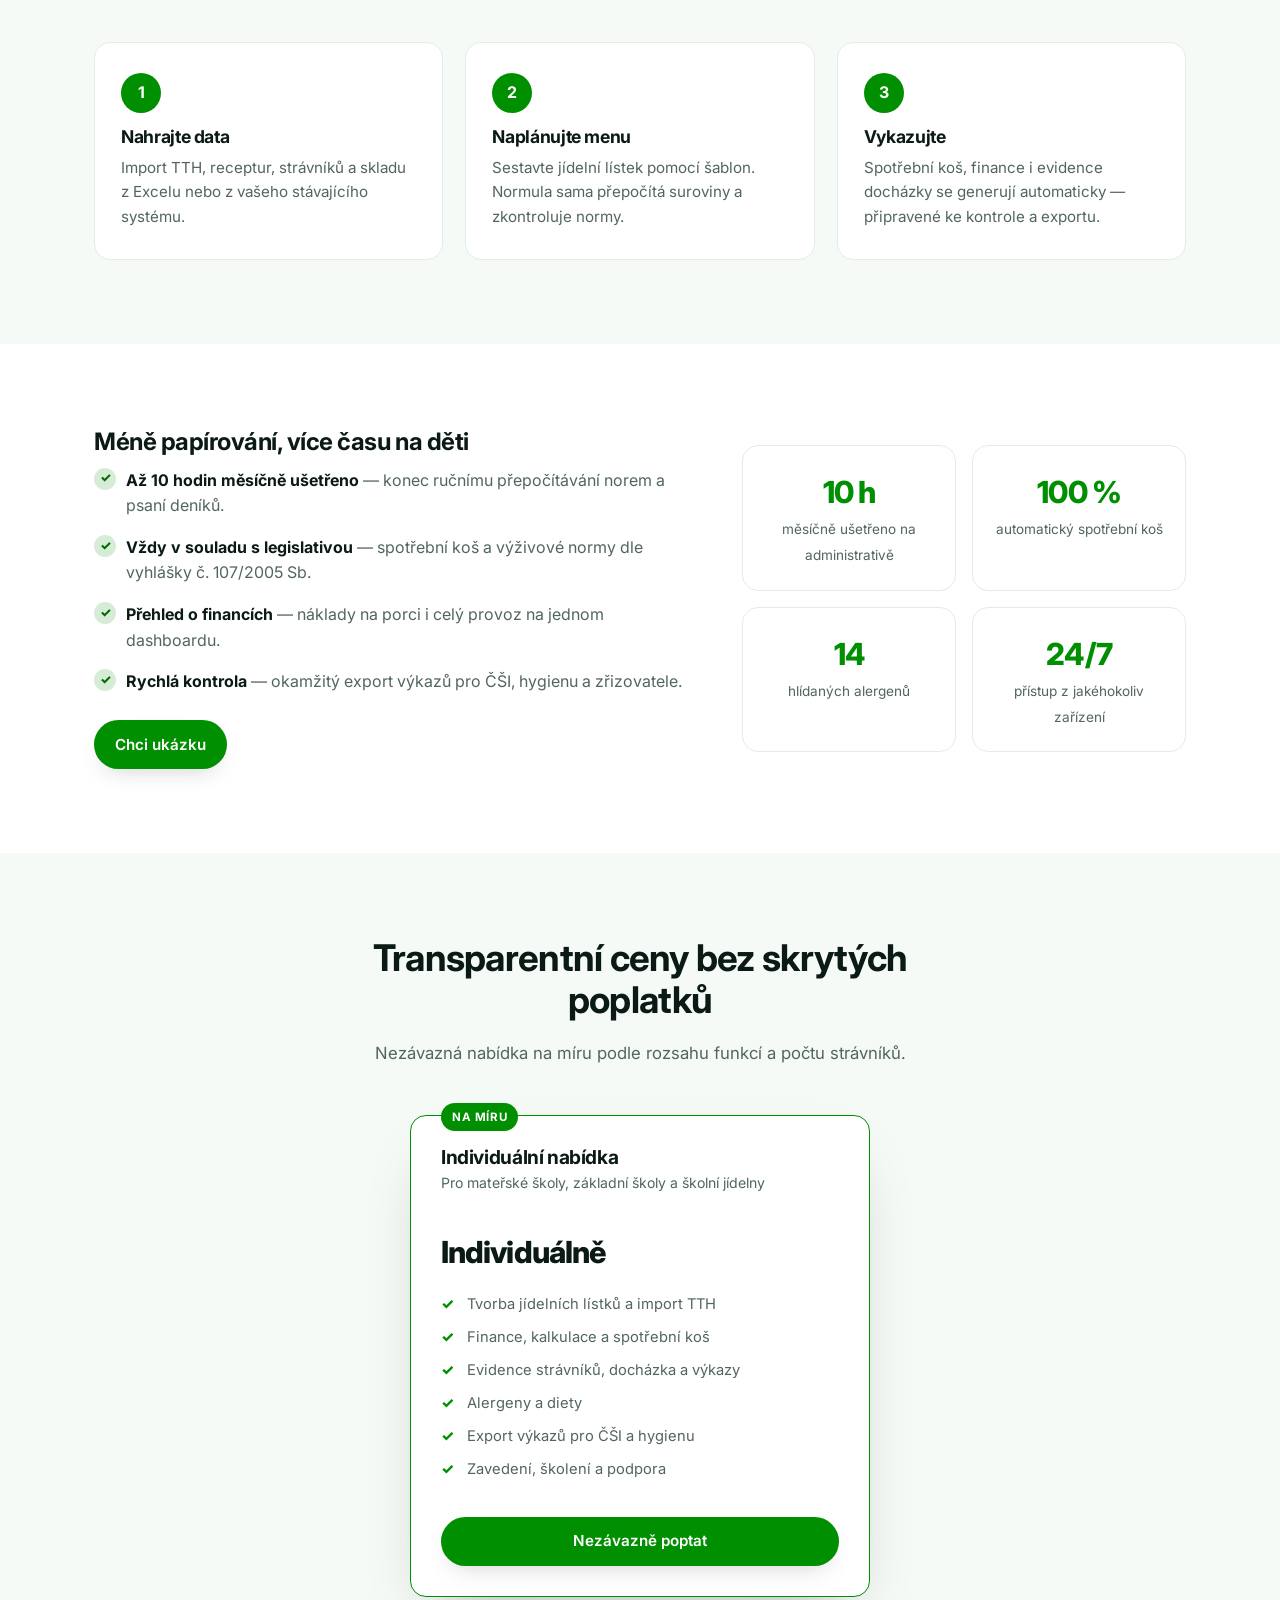
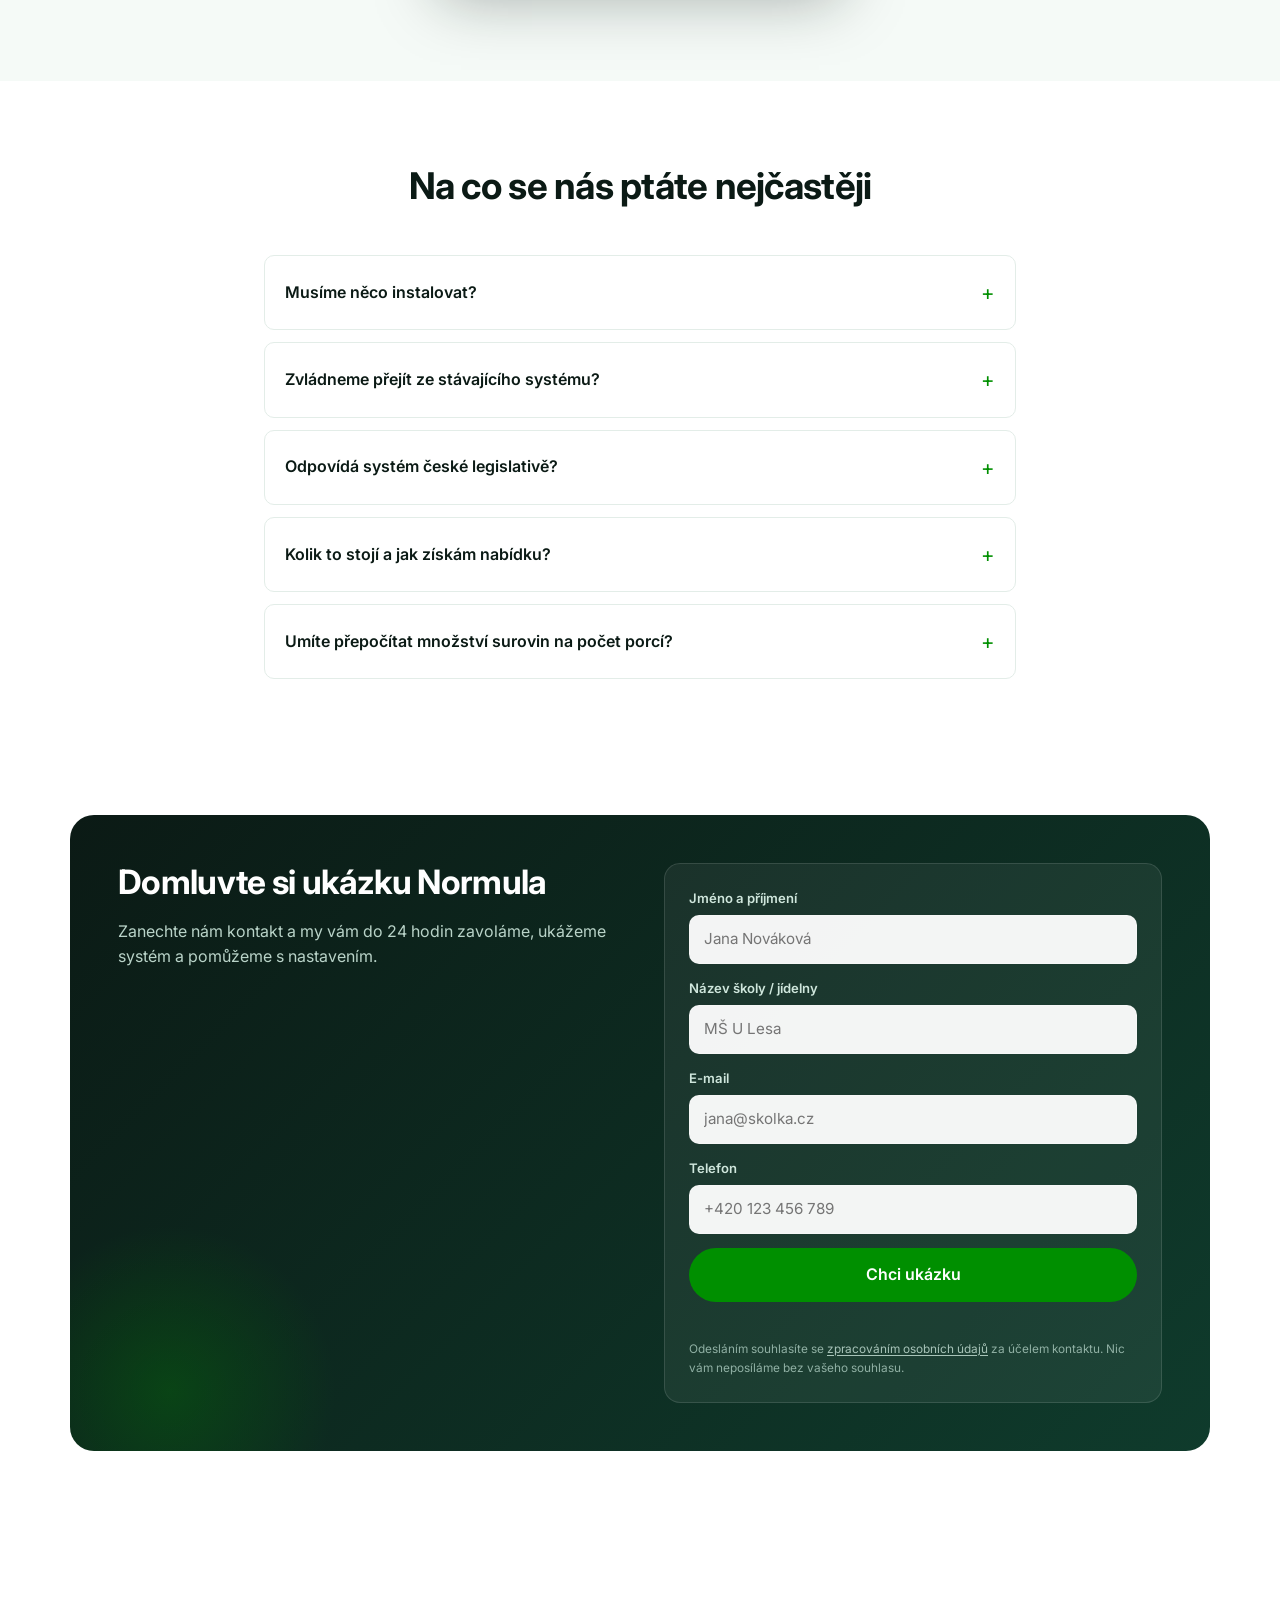
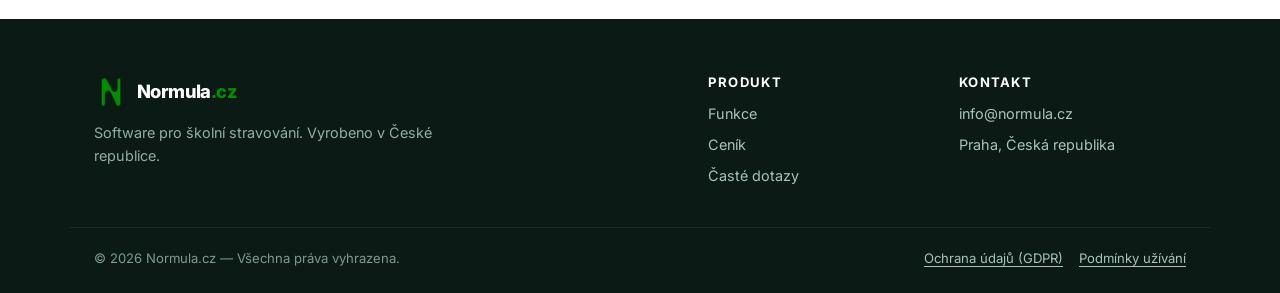
==== commit c9a45630: "Updates" ====
--- a/index.html
+++ b/index.html
@@ -64,15 +64,6 @@
   color: transparent;
 }
 
-.eyebrow {
-  text-transform: uppercase;
-  letter-spacing: .12em;
-  font-size: .78rem;
-  font-weight: 700;
-  color: var(--green-600);
-  margin: 0 0 .75rem;
-}
-
 /* Buttons */
 .btn {
   display: inline-flex;
@@ -220,15 +211,6 @@
 .progress { flex: 1; height: 8px; background: var(--green-100); border-radius: 999px; overflow: hidden; }
 .progress i { display: block; height: 100%; background: linear-gradient(90deg, var(--green-400), var(--green-600)); border-radius: 999px; }
 
-/* Partners */
-.partners { margin-top: 56px; text-align: center; }
-.partners > span { font-size: .78rem; text-transform: uppercase; letter-spacing: .12em; color: var(--slate-400); font-weight: 700; }
-.partners__row {
-  display: flex; flex-wrap: wrap; justify-content: center; gap: 1rem 2.5rem;
-  margin-top: 1rem; color: var(--slate-600); font-weight: 600; font-size: .95rem;
-  opacity: .85;
-}
-
 /* Sections */
 .section { padding: 84px 0; }
 .section--alt { background: var(--paper-alt); }
@@ -245,14 +227,13 @@
   border: 1px solid var(--border);
   border-radius: var(--radius);
   padding: 26px;
-  transition: transform .2s ease, box-shadow .2s ease, border-color .2s ease;
-}
-.card:hover { transform: translateY(-4px); box-shadow: var(--shadow-md); border-color: var(--green-400); }
+}
 .card__icon {
   display: grid; place-items: center;
   width: 48px; height: 48px; border-radius: 12px;
-  background: var(--green-50); font-size: 22px; margin-bottom: 14px;
-}
+  background: var(--green-50); margin-bottom: 14px;
+}
+.card__icon svg { width: 24px; height: 24px; color: var(--green-600); }
 .card h3 { font-size: 1.12rem; }
 .card p { color: var(--slate-600); font-size: .95rem; margin: 0; }
 
@@ -316,6 +297,7 @@
 .price ul li { position: relative; padding-left: 1.6rem; margin-bottom: .6rem; font-size: .92rem; color: var(--slate-600); }
 .price ul li::before { content: "✓"; position: absolute; left: 0; color: var(--green-600); font-weight: 800; }
 .price .btn { margin-top: auto; }
+.pricing-single { max-width: 460px; margin: 0 auto; }
 
 /* FAQ */
 .faq details {
@@ -349,6 +331,7 @@
 .cta__text p { color: #b9d3c8; }
 
 .cta__form { position: relative; z-index: 1; background: rgba(255,255,255,.06); border: 1px solid rgba(255,255,255,.12); border-radius: var(--radius); padding: 24px; }
+.cta__form .btn { box-shadow: none; border: none; outline: none; }
 .field { margin-bottom: 14px; }
 .field label { display: block; font-size: .82rem; font-weight: 600; margin-bottom: .35rem; color: #cfe6dc; }
 .field input {
@@ -407,7 +390,6 @@
   .benefits__stats { grid-template-columns: 1fr 1fr; }
   .section { padding: 60px 0; }
   .mock { transform: none; }
-  .partners__row { gap: .75rem 1.5rem; font-size: .85rem; }
 }
 
 @media (prefers-reduced-motion: reduce) {
@@ -433,8 +415,7 @@
       </nav>
 
       <div class="nav__actions">
-        <a class="btn btn--ghost" href="#kontakt">Přihlásit se</a>
-        <a class="btn btn--primary" href="#kontakt">Vyzkoušet zdarma</a>
+        <a class="btn btn--primary" href="#kontakt">Domluvit ukázku</a>
       </div>
 
       <button class="nav__toggle" id="navToggle" aria-label="Otevřít menu" aria-expanded="false">
@@ -449,7 +430,6 @@
       <div class="hero__glow" aria-hidden="true"></div>
       <div class="container hero__inner">
         <div class="hero__content">
-          <p class="eyebrow">Pro školky, školy a školní jídelny v ČR</p>
           <h1>Kompletní agenda stravování <span class="grad">na jednom místě</span></h1>
           <p class="lead">
             Normula automatizuje tvorbu jídelních lístků, import technologických karet (TTH),
@@ -457,7 +437,7 @@
             Ušetřete hodiny administrativy každý týden.
           </p>
           <div class="hero__cta">
-            <a class="btn btn--primary btn--lg" href="#kontakt">Vyzkoušet zdarma na 14 dní</a>
+            <a class="btn btn--primary btn--lg" href="#kontakt">Domluvit ukázku</a>
             <a class="btn btn--outline btn--lg" href="#jak-to-funguje">Jak to funguje</a>
           </div>
           <ul class="hero__trust">
@@ -501,61 +481,49 @@
           </div>
         </div>
       </div>
-
-      <div class="container partners">
-        <span>Důvěřují nám</span>
-        <div class="partners__row">
-          <span>Mateřské školy</span>
-          <span>Základní školy</span>
-          <span>Školní jídelny</span>
-          <span>Domy dětí</span>
-          <span>Internáty</span>
-        </div>
-      </div>
     </section>
 
     <!-- FEATURES -->
     <section class="section" id="funkce">
       <div class="container">
         <div class="section__head">
-          <p class="eyebrow">Funkce</p>
           <h2>Vše, co školní stravování potřebuje</h2>
           <p class="sub">Jeden systém místo tabulek, papírů a několika programů.</p>
         </div>
 
         <div class="grid grid--cards">
           <article class="card">
-            <div class="card__icon">🍽️</div>
+            <div class="card__icon"><svg viewBox="0 0 24 24" width="24" height="24" fill="none" stroke="currentColor" stroke-width="2" stroke-linecap="round" stroke-linejoin="round" aria-hidden="true"><path d="M3 2v7c0 1.1.9 2 2 2h4a2 2 0 0 0 2-2V2"/><path d="M7 2v20"/><path d="M21 15V2a5 5 0 0 0-5 5v6c0 1.1.9 2 2 2h3Zm0 0v7"/></svg></div>
             <h3>Automatická tvorba menu</h3>
             <p>Tvořte jídelní lístky na týdny dopředu. Systém hlídá pestrost, kombinace a doporučené dávky potravin.</p>
           </article>
 
           <article class="card">
-            <div class="card__icon">📥</div>
+            <div class="card__icon"><svg viewBox="0 0 24 24" width="24" height="24" fill="none" stroke="currentColor" stroke-width="2" stroke-linecap="round" stroke-linejoin="round" aria-hidden="true"><path d="M21 15v4a2 2 0 0 1-2 2H5a2 2 0 0 1-2-2v-4"/><polyline points="7 10 12 15 17 10"/><line x1="12" y1="15" x2="12" y2="3"/></svg></div>
             <h3>Import TTH a receptur</h3>
             <p>Nahrajte technologické karty a receptury jedním kliknutím. Automatický přepočet surovin na počet porcí.</p>
           </article>
 
           <article class="card">
-            <div class="card__icon">💰</div>
+            <div class="card__icon"><svg viewBox="0 0 24 24" width="24" height="24" fill="none" stroke="currentColor" stroke-width="2" stroke-linecap="round" stroke-linejoin="round" aria-hidden="true"><rect width="20" height="12" x="2" y="6" rx="2"/><circle cx="12" cy="12" r="2"/><path d="M6 12h.01M18 12h.01"/></svg></div>
             <h3>Finance a kalkulace</h3>
             <p>Přesné kalkulace nákladů na porci, přehled nákladů na suroviny, mzdy i režii. Vždy víte, kolik vás strava stojí.</p>
           </article>
 
           <article class="card">
-            <div class="card__icon">📋</div>
+            <div class="card__icon"><svg viewBox="0 0 24 24" width="24" height="24" fill="none" stroke="currentColor" stroke-width="2" stroke-linecap="round" stroke-linejoin="round" aria-hidden="true"><rect width="8" height="4" x="8" y="2" rx="1" ry="1"/><path d="M16 4h2a2 2 0 0 1 2 2v14a2 2 0 0 1-2 2H6a2 2 0 0 1-2-2V6a2 2 0 0 1 2-2h2"/><path d="M12 11h4"/><path d="M12 16h4"/><path d="M8 11h.01"/><path d="M8 16h.01"/></svg></div>
             <h3>Výkazy a deníky</h3>
             <p>Spotřební koš, výživové normy, deníky strávníků, přehledy alergenů a další výkazy generované automaticky.</p>
           </article>
 
           <article class="card">
-            <div class="card__icon">🧍</div>
+            <div class="card__icon"><svg viewBox="0 0 24 24" width="24" height="24" fill="none" stroke="currentColor" stroke-width="2" stroke-linecap="round" stroke-linejoin="round" aria-hidden="true"><path d="M16 21v-2a4 4 0 0 0-4-4H6a4 4 0 0 0-4 4v2"/><circle cx="9" cy="7" r="4"/><polyline points="16 11 18 13 22 9"/></svg></div>
             <h3>Evidence strávníků a docházka</h3>
             <p>Kdo přišel, kdo onemocněl, kdo odjel na výlet. Odhlášky, přihlášky a docházka v reálném čase.</p>
           </article>
 
           <article class="card">
-            <div class="card__icon">🌾</div>
+            <div class="card__icon"><svg viewBox="0 0 24 24" width="24" height="24" fill="none" stroke="currentColor" stroke-width="2" stroke-linecap="round" stroke-linejoin="round" aria-hidden="true"><path d="M2 22 16 8"/><path d="M3.47 12.53 5 11l1.53 1.53a3.5 3.5 0 0 1 0 4.94L5 19l-1.53-1.53a3.5 3.5 0 0 1 0-4.94Z"/><path d="M7.47 8.53 9 7l1.53 1.53a3.5 3.5 0 0 1 0 4.94L9 15l-1.53-1.53a3.5 3.5 0 0 1 0-4.94Z"/><path d="M11.47 4.53 13 3l1.53 1.53a3.5 3.5 0 0 1 0 4.94L13 11l-1.53-1.53a3.5 3.5 0 0 1 0-4.94Z"/><path d="M20 2h2v2a4 4 0 0 1-4 4h-2V6a4 4 0 0 1 4-4Z"/><path d="M11.47 17.47 13 19l-1.53 1.53a3.5 3.5 0 0 1-4.94 0L5 19l1.53-1.53a3.5 3.5 0 0 1 4.94 0Z"/><path d="M15.47 13.47 17 15l-1.53 1.53a3.5 3.5 0 0 1-4.94 0L9 15l1.53-1.53a3.5 3.5 0 0 1 4.94 0Z"/><path d="M19.47 9.47 21 11l-1.53 1.53a3.5 3.5 0 0 1-4.94 0L13 11l1.53-1.53a3.5 3.5 0 0 1 4.94 0Z"/></svg></div>
             <h3>Alergeny a diety</h3>
             <p>Automatické označení 14 alergenů a správa diabetických, bezlepkových a dalších dietních omezení.</p>
           </article>
@@ -567,7 +535,6 @@
     <section class="section section--alt" id="jak-to-funguje">
       <div class="container">
         <div class="section__head">
-          <p class="eyebrow">Jak to funguje</p>
           <h2>Od importu k hotovému výkazu ve třech krocích</h2>
         </div>
 
@@ -595,7 +562,6 @@
     <section class="section">
       <div class="container benefits">
         <div class="benefits__text">
-          <p class="eyebrow">Proč Normula</p>
           <h2>Méně papírování, více času na děti</h2>
           <ul class="checklist">
             <li><strong>Až 10 hodin měsíčně ušetřeno</strong> — konec ručnímu přepočítávání norem a psaní deníků.</li>
@@ -618,52 +584,25 @@
     <section class="section section--alt" id="cenik">
       <div class="container">
         <div class="section__head">
-          <p class="eyebrow">Ceník</p>
           <h2>Transparentní ceny bez skrytých poplatků</h2>
-          <p class="sub">14 dní zdarma, bez platební karty. Zrušíte kdykoliv.</p>
-        </div>
-
-        <div class="grid grid--pricing">
-          <article class="price">
-            <h3>Start</h3>
-            <p class="price__for">Pro menší školky do 100 strávníků</p>
-            <div class="price__amount"><span>790 Kč</span><small>/ měsíc</small></div>
+          <p class="sub">Nezávazná nabídka na míru podle rozsahu funkcí a počtu strávníků.</p>
+        </div>
+
+        <div class="pricing-single">
+          <article class="price price--featured">
+            <span class="price__tag">Na míru</span>
+            <h3>Individuální nabídka</h3>
+            <p class="price__for">Pro mateřské školy, základní školy a školní jídelny</p>
+            <div class="price__amount"><span>Individuálně</span></div>
             <ul>
-              <li>Tvorba jídelních lístků</li>
-              <li>Import TTH a receptur</li>
-              <li>Evidence strávníků a docházka</li>
-              <li>E-mailová podpora</li>
-            </ul>
-            <a class="btn btn--outline btn--block" href="#kontakt">Vyzkoušet zdarma</a>
-          </article>
-
-          <article class="price price--featured">
-            <span class="price__tag">Nejčastější volba</span>
-            <h3>Standard</h3>
-            <p class="price__for">Pro školy a jídelny do 500 strávníků</p>
-            <div class="price__amount"><span>1 590 Kč</span><small>/ měsíc</small></div>
-            <ul>
-              <li>Vše ze tarifu Start</li>
-              <li>Finance a kalkulace nákladů</li>
-              <li>Automatický spotřební koš</li>
+              <li>Tvorba jídelních lístků a import TTH</li>
+              <li>Finance, kalkulace a spotřební koš</li>
+              <li>Evidence strávníků, docházka a výkazy</li>
               <li>Alergeny a diety</li>
               <li>Export výkazů pro ČŠI a hygienu</li>
+              <li>Zavedení, školení a podpora</li>
             </ul>
-            <a class="btn btn--primary btn--block" href="#kontakt">Vyzkoušet zdarma</a>
-          </article>
-
-          <article class="price">
-            <h3>Provozovatel</h3>
-            <p class="price__for">Pro zřizovatele s více jídelnami</p>
-            <div class="price__amount"><span>Individuálně</span></div>
-            <ul>
-              <li>Vše ze tarifu Standard</li>
-              <li>Správa více škol a jídelen</li>
-              <li>Centrální statistiky a reporting</li>
-              <li>Napojení na účetní systém</li>
-              <li>Prioritní podpora a školení</li>
-            </ul>
-            <a class="btn btn--outline btn--block" href="#kontakt">Nezávazně poptat</a>
+            <a class="btn btn--primary btn--block" href="#kontakt">Nezávazně poptat</a>
           </article>
         </div>
       </div>
@@ -673,7 +612,6 @@
     <section class="section" id="faq">
       <div class="container container--narrow">
         <div class="section__head">
-          <p class="eyebrow">Časté dotazy</p>
           <h2>Na co se nás ptáte nejčastěji</h2>
         </div>
 
@@ -691,8 +629,8 @@
             <p>Normula počítá spotřební koš a výživové normy podle vyhlášky č. 107/2005 Sb. a hlídá 14 povinně označovaných alergenů.</p>
           </details>
           <details>
-            <summary>Kolik to stojí a je možné to vyzkoušet?</summary>
-            <p>Prvních 14 dní je zcela zdarma a bez platební karty. Cena poté začíná na 790 Kč měsíčně podle počtu strávníků.</p>
+            <summary>Kolik to stojí a jak získám nabídku?</summary>
+            <p>Cena závisí na rozsahu funkcí a počtu strávníků. Nezávazně vám připravíme individuální nabídku na míru.</p>
           </details>
           <details>
             <summary>Umíte přepočítat množství surovin na počet porcí?</summary>
@@ -706,7 +644,7 @@
     <section class="section cta" id="kontakt">
       <div class="container cta__box">
         <div class="cta__text">
-          <h2>Vyzkoušejte Normula zdarma</h2>
+          <h2>Domluvte si ukázku Normula</h2>
           <p>Zanechte nám kontakt a my vám do 24 hodin zavoláme, ukážeme systém a pomůžeme s nastavením.</p>
         </div>
         <form class="cta__form" id="leadForm" action="https://api.web3forms.com/submit" method="POST" novalidate>
@@ -730,7 +668,7 @@
             <label for="phone">Telefon</label>
             <input id="phone" name="phone" type="tel" autocomplete="tel" placeholder="+420 123 456 789" />
           </div>
-          <button class="btn btn--primary btn--block btn--lg" type="submit">Chci ukázku zdarma</button>
+          <button class="btn btn--primary btn--block btn--lg" type="submit">Chci ukázku</button>
           <p class="form__note" id="formNote" role="status" aria-live="polite"></p>
           <p class="form__legal">Odesláním souhlasíte se <a href="ochrana-udaju.html">zpracováním osobních údajů</a> za účelem kontaktu. Nic vám neposíláme bez vašeho souhlasu.</p>
         </form>
@@ -757,7 +695,6 @@
         <div>
           <h4>Kontakt</h4>
           <a href="mailto:info@normula.cz">info@normula.cz</a>
-          <a href="tel:+420123456789">+420 123 456 789</a>
           <span>Praha, Česká republika</span>
         </div>
       </div>
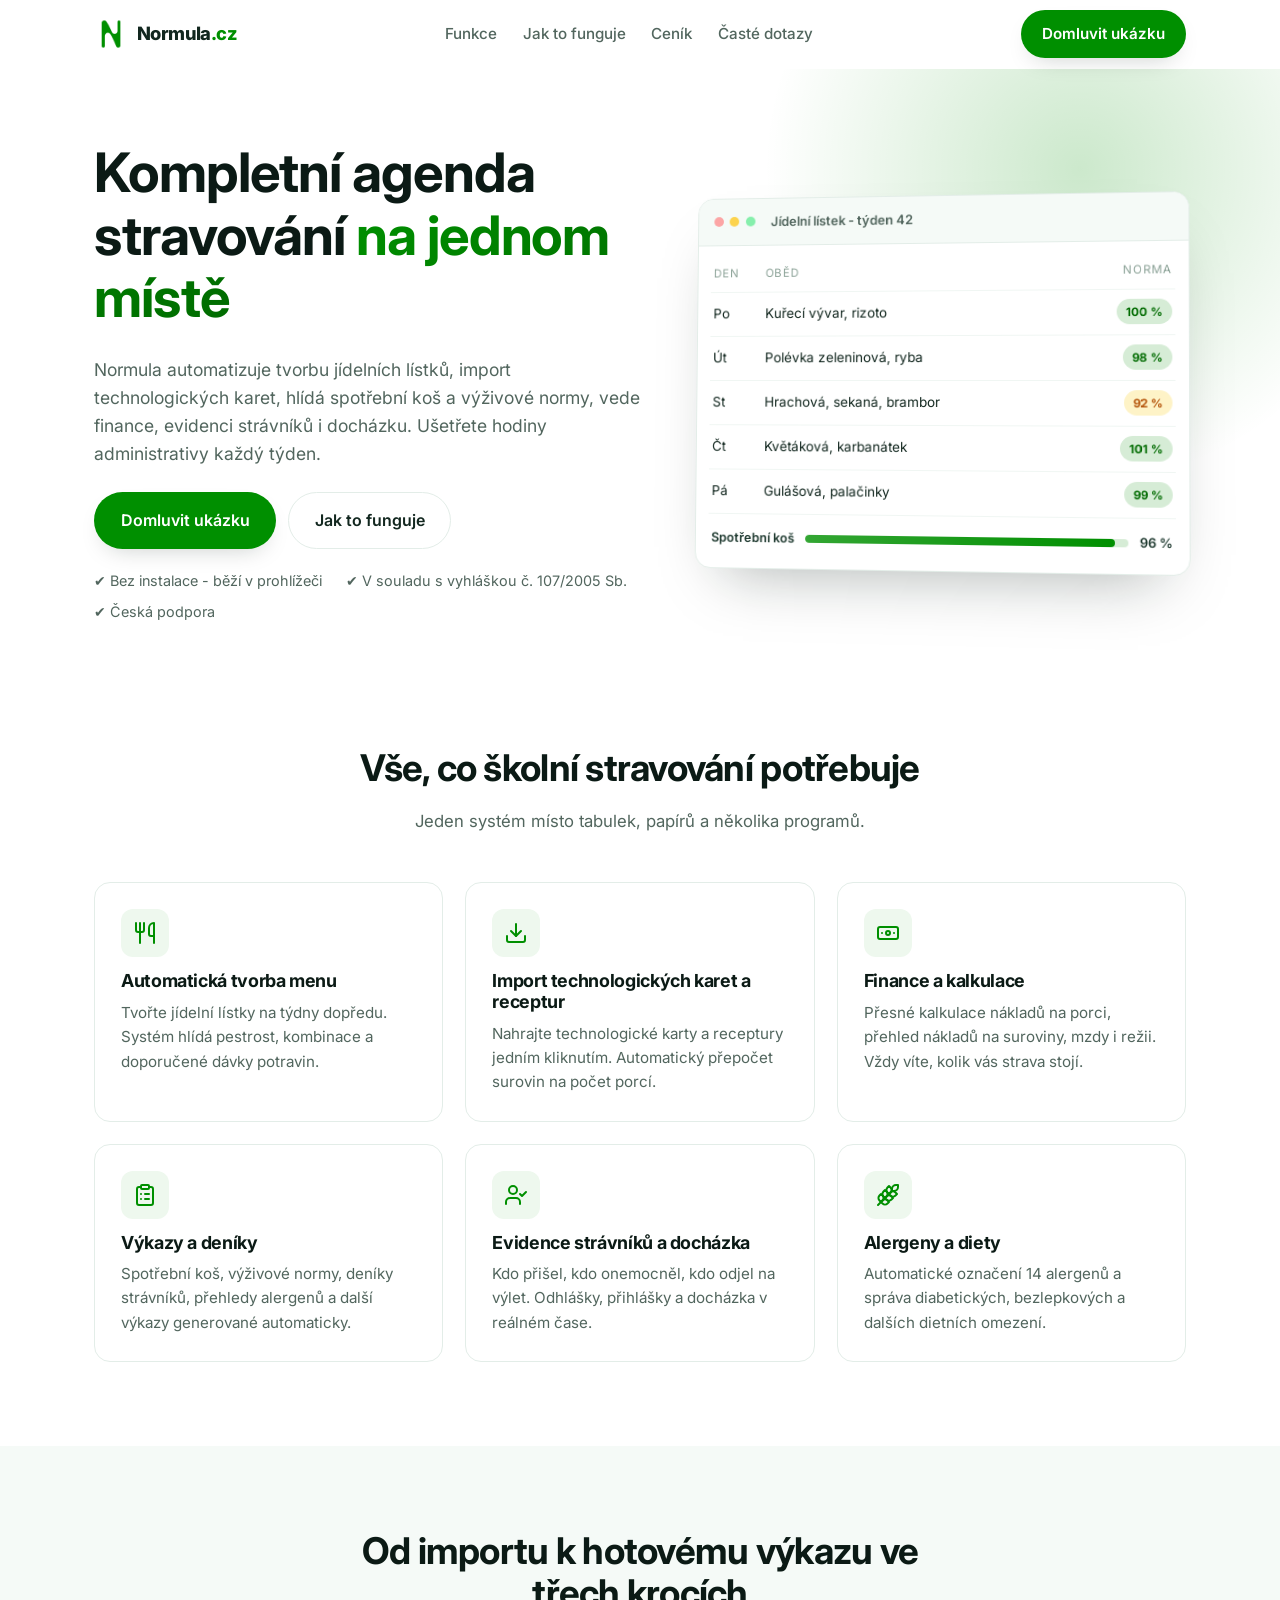
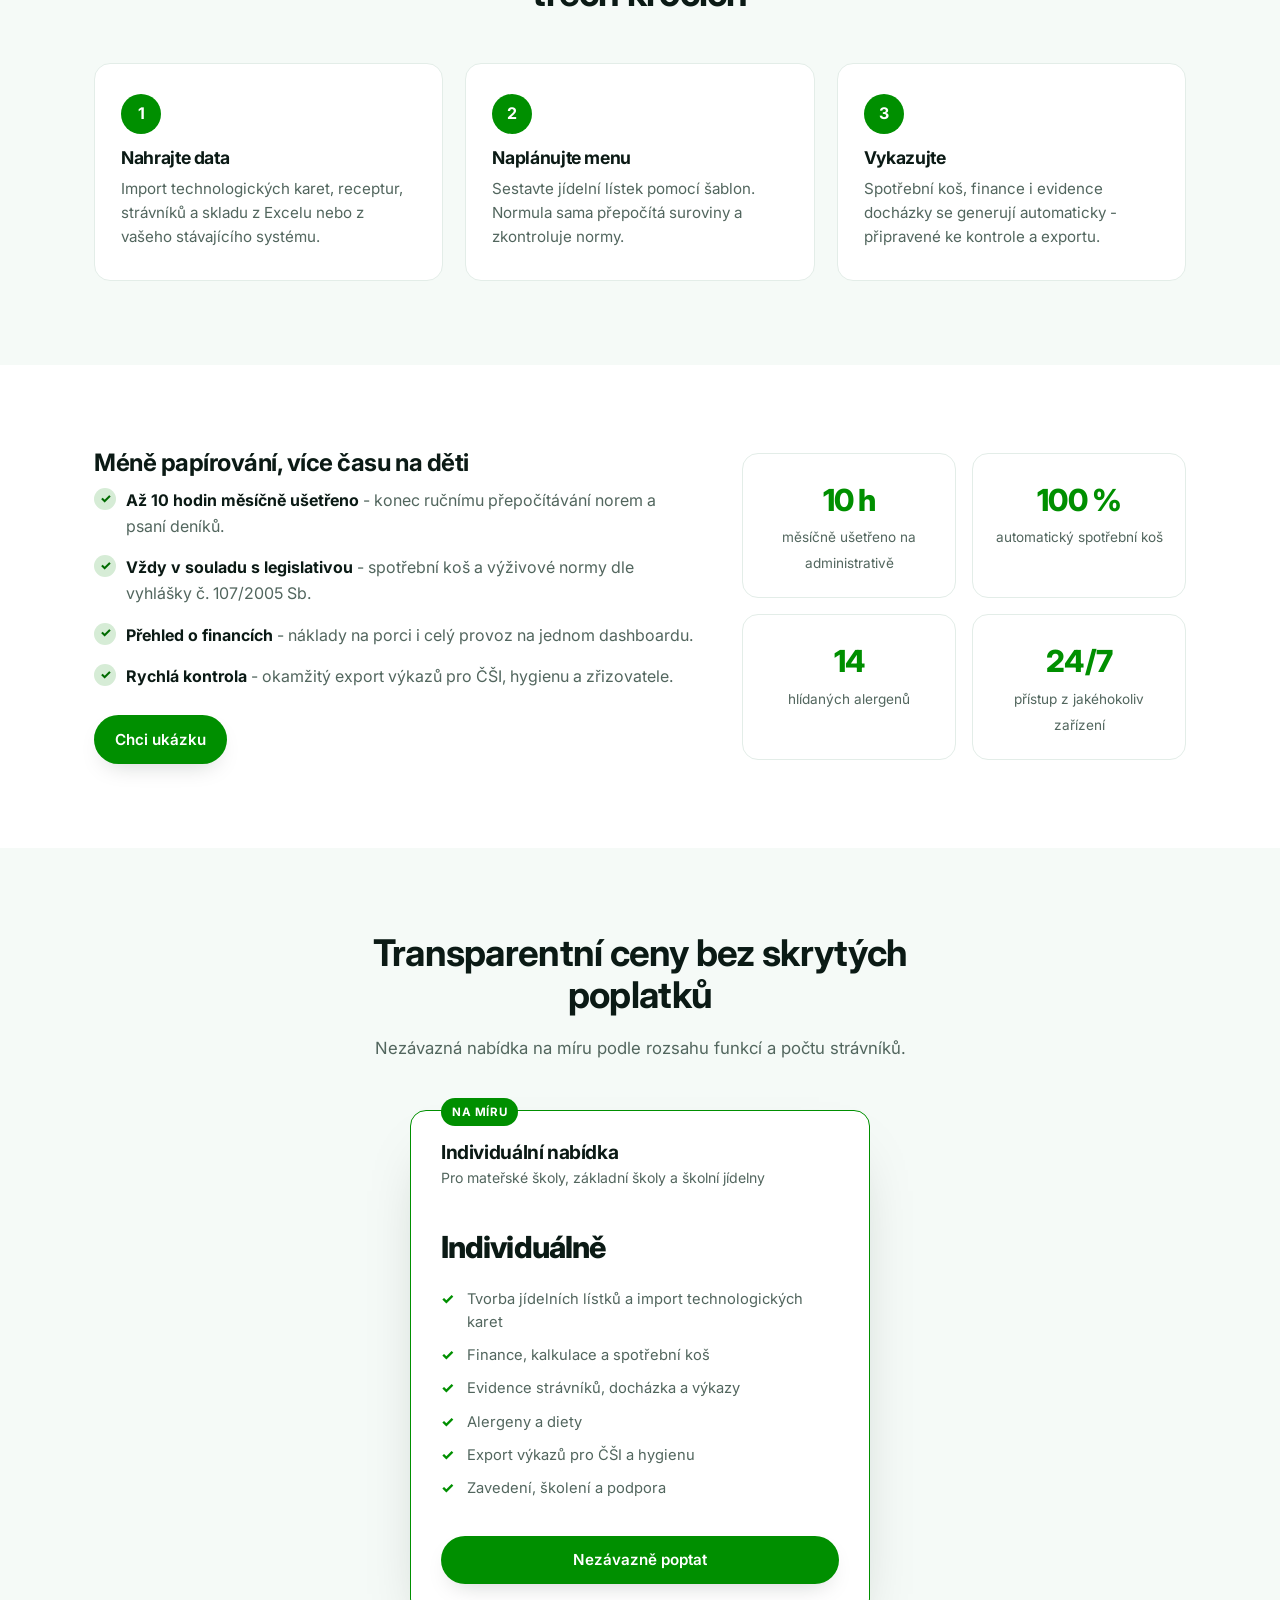
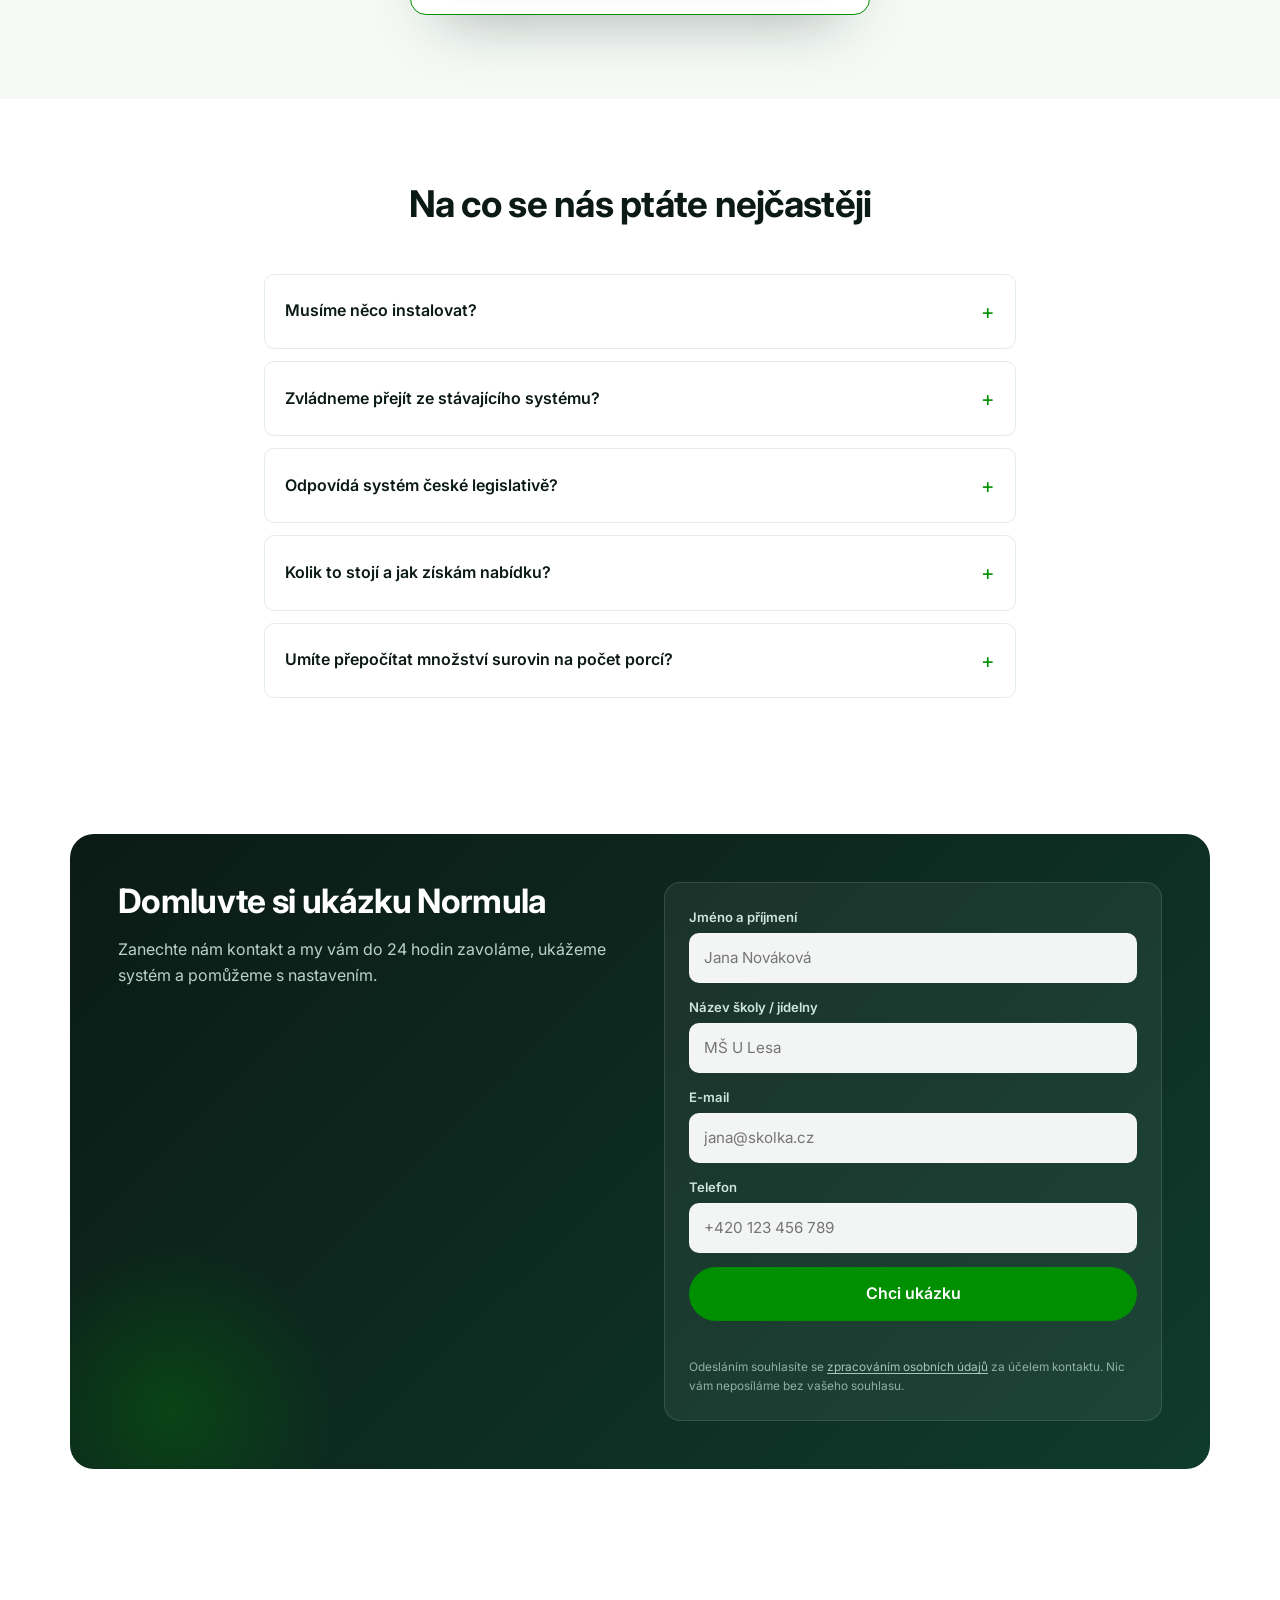
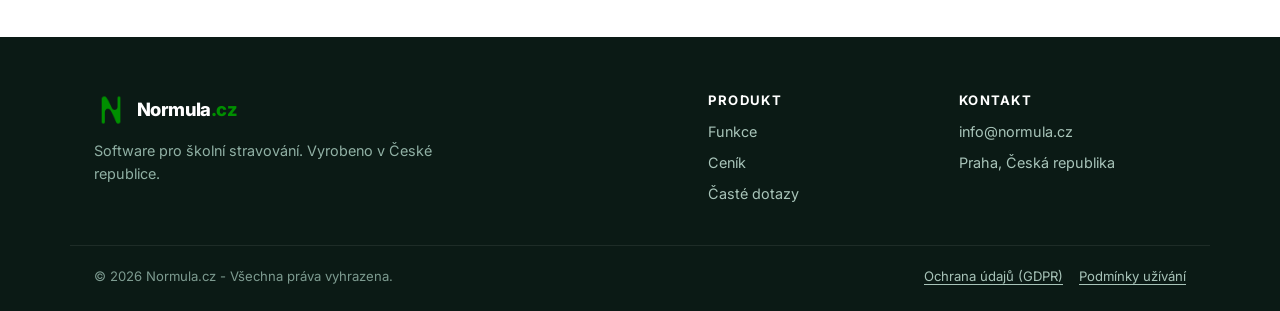
==== commit 2c564855: "Updates" ====
--- a/index.html
+++ b/index.html
@@ -3,11 +3,17 @@
 <head>
   <meta charset="UTF-8" />
   <meta name="viewport" content="width=device-width, initial-scale=1.0" />
-  <title>Normula.cz — software pro školní jídelny, školky a školy</title>
-  <meta name="description" content="Normula automatizuje tvorbu jídelních lístků, import TTH (technologických karet), správu financí, spotřební koš, evidenci strávníků a docházku. Pro školky, školy a školní jídelny v ČR." />
+  <title>Normula.cz - software pro školní jídelny, školky a školy</title>
+  <meta name="description" content="Normula automatizuje tvorbu jídelních lístků, import technologických karet, správu financí, spotřební koš, evidenci strávníků a docházku. Pro školky, školy a školní jídelny v ČR." />
   <link rel="preconnect" href="https://fonts.googleapis.com" />
   <link rel="preconnect" href="https://fonts.gstatic.com" crossorigin />
   <link href="https://fonts.googleapis.com/css2?family=Inter:wght@400;500;600;700;800&display=swap" rel="stylesheet" />
+  <link rel="icon" href="favicon.ico" sizes="any" />
+  <link rel="icon" type="image/svg+xml" href="favicon.svg" />
+  <link rel="icon" type="image/png" href="favicon-96x96.png" sizes="96x96" />
+  <link rel="apple-touch-icon" href="apple-touch-icon.png" />
+  <link rel="manifest" href="site.webmanifest" />
+  <meta name="apple-mobile-web-app-title" content="Normula" />
   <style>
 :root {
   --green-50: #eef8ee;
@@ -311,7 +317,7 @@
 }
 .faq summary::-webkit-details-marker { display: none; }
 .faq summary::after { content: "+"; font-size: 1.3rem; color: var(--green-600); font-weight: 400; }
-.faq details[open] summary::after { content: "–"; }
+.faq details[open] summary::after { content: "-"; }
 .faq p { color: var(--slate-600); margin: 0 0 16px; padding-right: 2rem; }
 
 /* CTA */
@@ -432,7 +438,7 @@
         <div class="hero__content">
           <h1>Kompletní agenda stravování <span class="grad">na jednom místě</span></h1>
           <p class="lead">
-            Normula automatizuje tvorbu jídelních lístků, import technologických karet (TTH),
+            Normula automatizuje tvorbu jídelních lístků, import technologických karet,
             hlídá spotřební koš a výživové normy, vede finance, evidenci strávníků i docházku.
             Ušetřete hodiny administrativy každý týden.
           </p>
@@ -441,7 +447,7 @@
             <a class="btn btn--outline btn--lg" href="#jak-to-funguje">Jak to funguje</a>
           </div>
           <ul class="hero__trust">
-            <li>✔ Bez instalace — běží v prohlížeči</li>
+            <li>✔ Bez instalace - běží v prohlížeči</li>
             <li>✔ V souladu s vyhláškou č. 107/2005 Sb.</li>
             <li>✔ Česká podpora</li>
           </ul>
@@ -451,7 +457,7 @@
           <div class="mock">
             <div class="mock__bar">
               <span class="dot"></span><span class="dot"></span><span class="dot"></span>
-              <span class="mock__title">Jídelní lístek — týden 42</span>
+              <span class="mock__title">Jídelní lístek - týden 42</span>
             </div>
             <div class="mock__body">
               <div class="mock__row mock__row--head">
@@ -500,7 +506,7 @@
 
           <article class="card">
             <div class="card__icon"><svg viewBox="0 0 24 24" width="24" height="24" fill="none" stroke="currentColor" stroke-width="2" stroke-linecap="round" stroke-linejoin="round" aria-hidden="true"><path d="M21 15v4a2 2 0 0 1-2 2H5a2 2 0 0 1-2-2v-4"/><polyline points="7 10 12 15 17 10"/><line x1="12" y1="15" x2="12" y2="3"/></svg></div>
-            <h3>Import TTH a receptur</h3>
+            <h3>Import technologických karet a receptur</h3>
             <p>Nahrajte technologické karty a receptury jedním kliknutím. Automatický přepočet surovin na počet porcí.</p>
           </article>
 
@@ -542,7 +548,7 @@
           <li class="step">
             <span class="step__num">1</span>
             <h3>Nahrajte data</h3>
-            <p>Import TTH, receptur, strávníků a skladu z Excelu nebo z vašeho stávajícího systému.</p>
+            <p>Import technologických karet, receptur, strávníků a skladu z Excelu nebo z vašeho stávajícího systému.</p>
           </li>
           <li class="step">
             <span class="step__num">2</span>
@@ -552,7 +558,7 @@
           <li class="step">
             <span class="step__num">3</span>
             <h3>Vykazujte</h3>
-            <p>Spotřební koš, finance i evidence docházky se generují automaticky — připravené ke kontrole a exportu.</p>
+            <p>Spotřební koš, finance i evidence docházky se generují automaticky - připravené ke kontrole a exportu.</p>
           </li>
         </ol>
       </div>
@@ -564,10 +570,10 @@
         <div class="benefits__text">
           <h2>Méně papírování, více času na děti</h2>
           <ul class="checklist">
-            <li><strong>Až 10 hodin měsíčně ušetřeno</strong> — konec ručnímu přepočítávání norem a psaní deníků.</li>
-            <li><strong>Vždy v souladu s legislativou</strong> — spotřební koš a výživové normy dle vyhlášky č. 107/2005 Sb.</li>
-            <li><strong>Přehled o financích</strong> — náklady na porci i celý provoz na jednom dashboardu.</li>
-            <li><strong>Rychlá kontrola</strong> — okamžitý export výkazů pro ČŠI, hygienu a zřizovatele.</li>
+            <li><strong>Až 10 hodin měsíčně ušetřeno</strong> - konec ručnímu přepočítávání norem a psaní deníků.</li>
+            <li><strong>Vždy v souladu s legislativou</strong> - spotřební koš a výživové normy dle vyhlášky č. 107/2005 Sb.</li>
+            <li><strong>Přehled o financích</strong> - náklady na porci i celý provoz na jednom dashboardu.</li>
+            <li><strong>Rychlá kontrola</strong> - okamžitý export výkazů pro ČŠI, hygienu a zřizovatele.</li>
           </ul>
           <a class="btn btn--primary" href="#kontakt">Chci ukázku</a>
         </div>
@@ -595,7 +601,7 @@
             <p class="price__for">Pro mateřské školy, základní školy a školní jídelny</p>
             <div class="price__amount"><span>Individuálně</span></div>
             <ul>
-              <li>Tvorba jídelních lístků a import TTH</li>
+              <li>Tvorba jídelních lístků a import technologických karet</li>
               <li>Finance, kalkulace a spotřební koš</li>
               <li>Evidence strávníků, docházka a výkazy</li>
               <li>Alergeny a diety</li>
@@ -622,7 +628,7 @@
           </details>
           <details>
             <summary>Zvládneme přejít ze stávajícího systému?</summary>
-            <p>Ano. Pomůžeme vám s importem TTH, receptur, strávníků i historie. Máme připravené šablony a naši podporu.</p>
+            <p>Ano. Pomůžeme vám s importem technologických karet, receptur, strávníků i historie. Máme připravené šablony a naši podporu.</p>
           </details>
           <details>
             <summary>Odpovídá systém české legislativě?</summary>
@@ -650,7 +656,7 @@
         <form class="cta__form" id="leadForm" action="https://api.web3forms.com/submit" method="POST" novalidate>
           <input type="hidden" name="access_key" value="4f1082bb-ea97-48e5-a037-45a8f9f3743a" />
           <input type="hidden" name="subject" value="Nová poptávka z webu Normula.cz" />
-          <input type="hidden" name="from_name" value="Normula.cz – web" />
+          <input type="hidden" name="from_name" value="Normula.cz - web" />
           <input type="checkbox" name="botcheck" tabindex="-1" autocomplete="off" style="display:none" aria-hidden="true" />
           <div class="field">
             <label for="name">Jméno a příjmení</label>
@@ -700,7 +706,7 @@
       </div>
     </div>
     <div class="container footer__bottom">
-      <span>© <span id="year"></span> Normula.cz — Všechna práva vyhrazena.</span>
+      <span>© <span id="year"></span> Normula.cz - Všechna práva vyhrazena.</span>
       <span class="footer__legal">
         <a href="ochrana-udaju.html">Ochrana údajů (GDPR)</a>
         <a href="podminky-uzivani.html">Podmínky užívání</a>
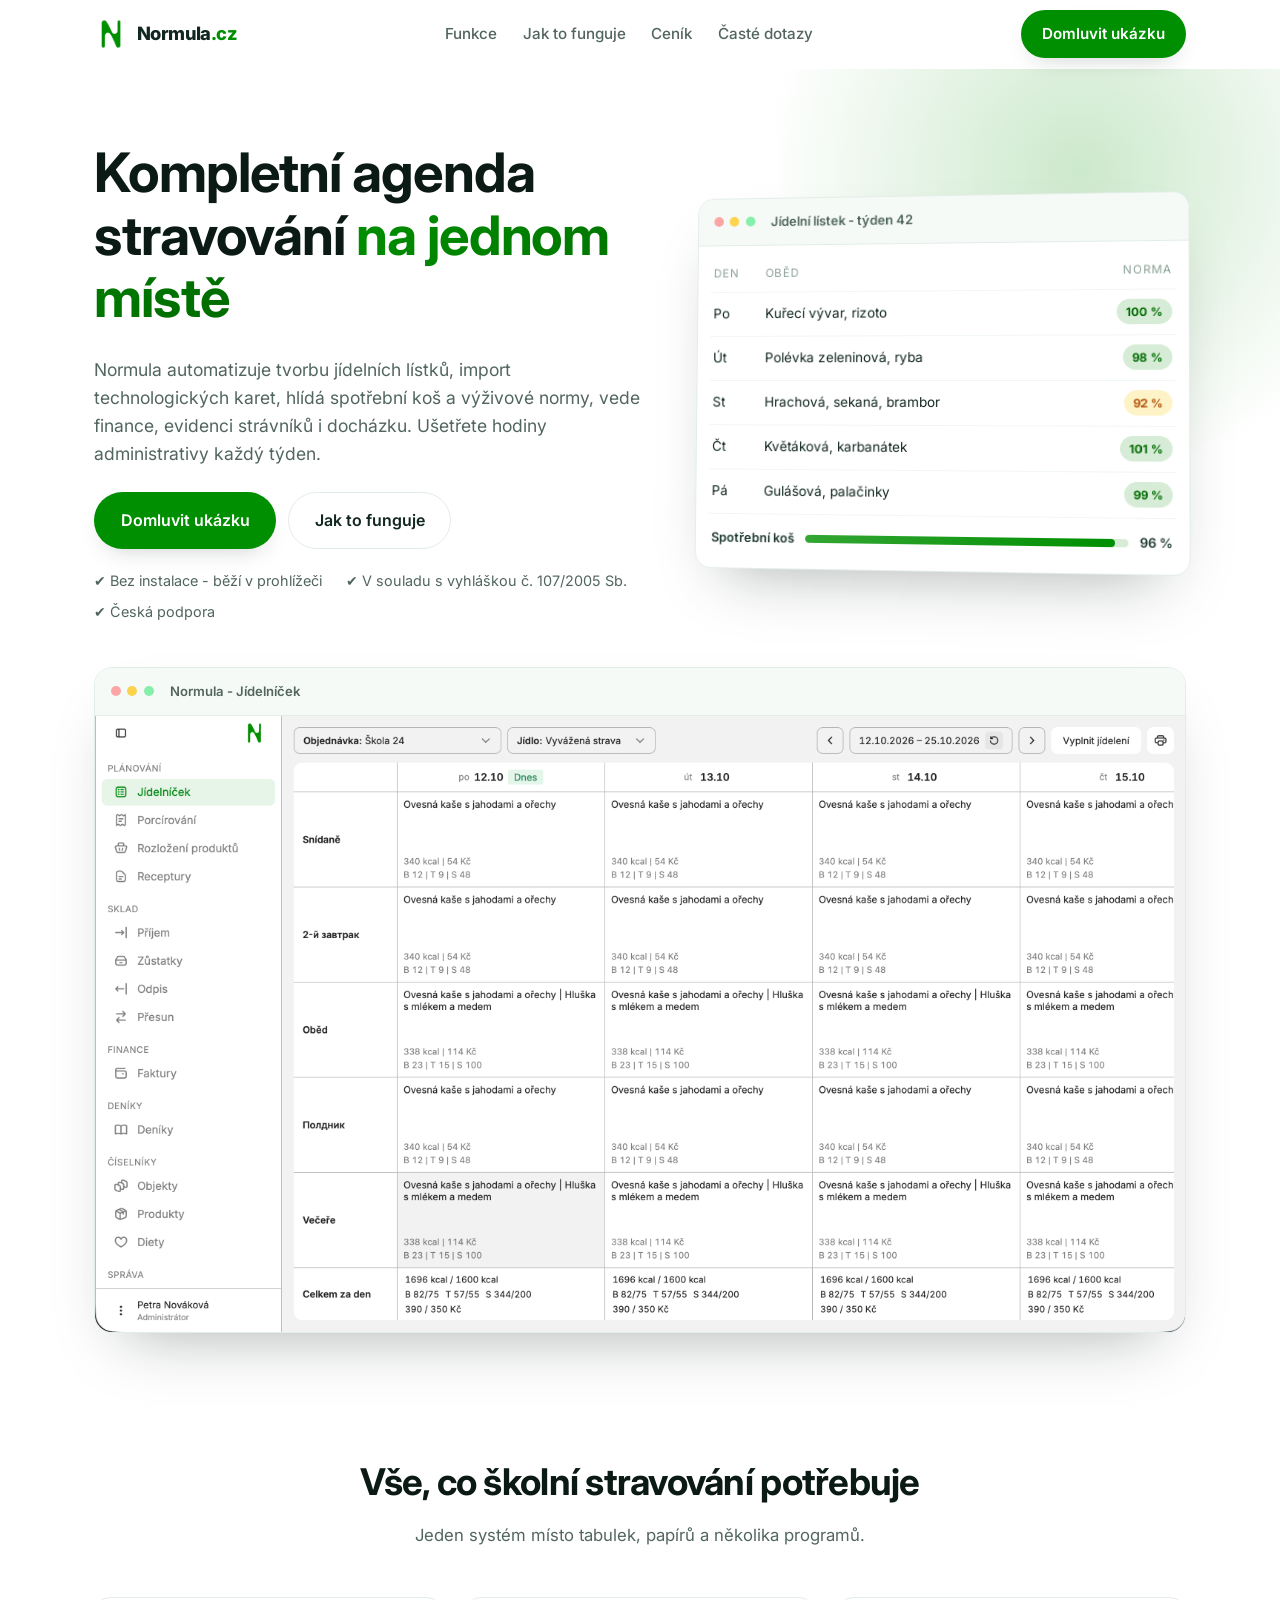
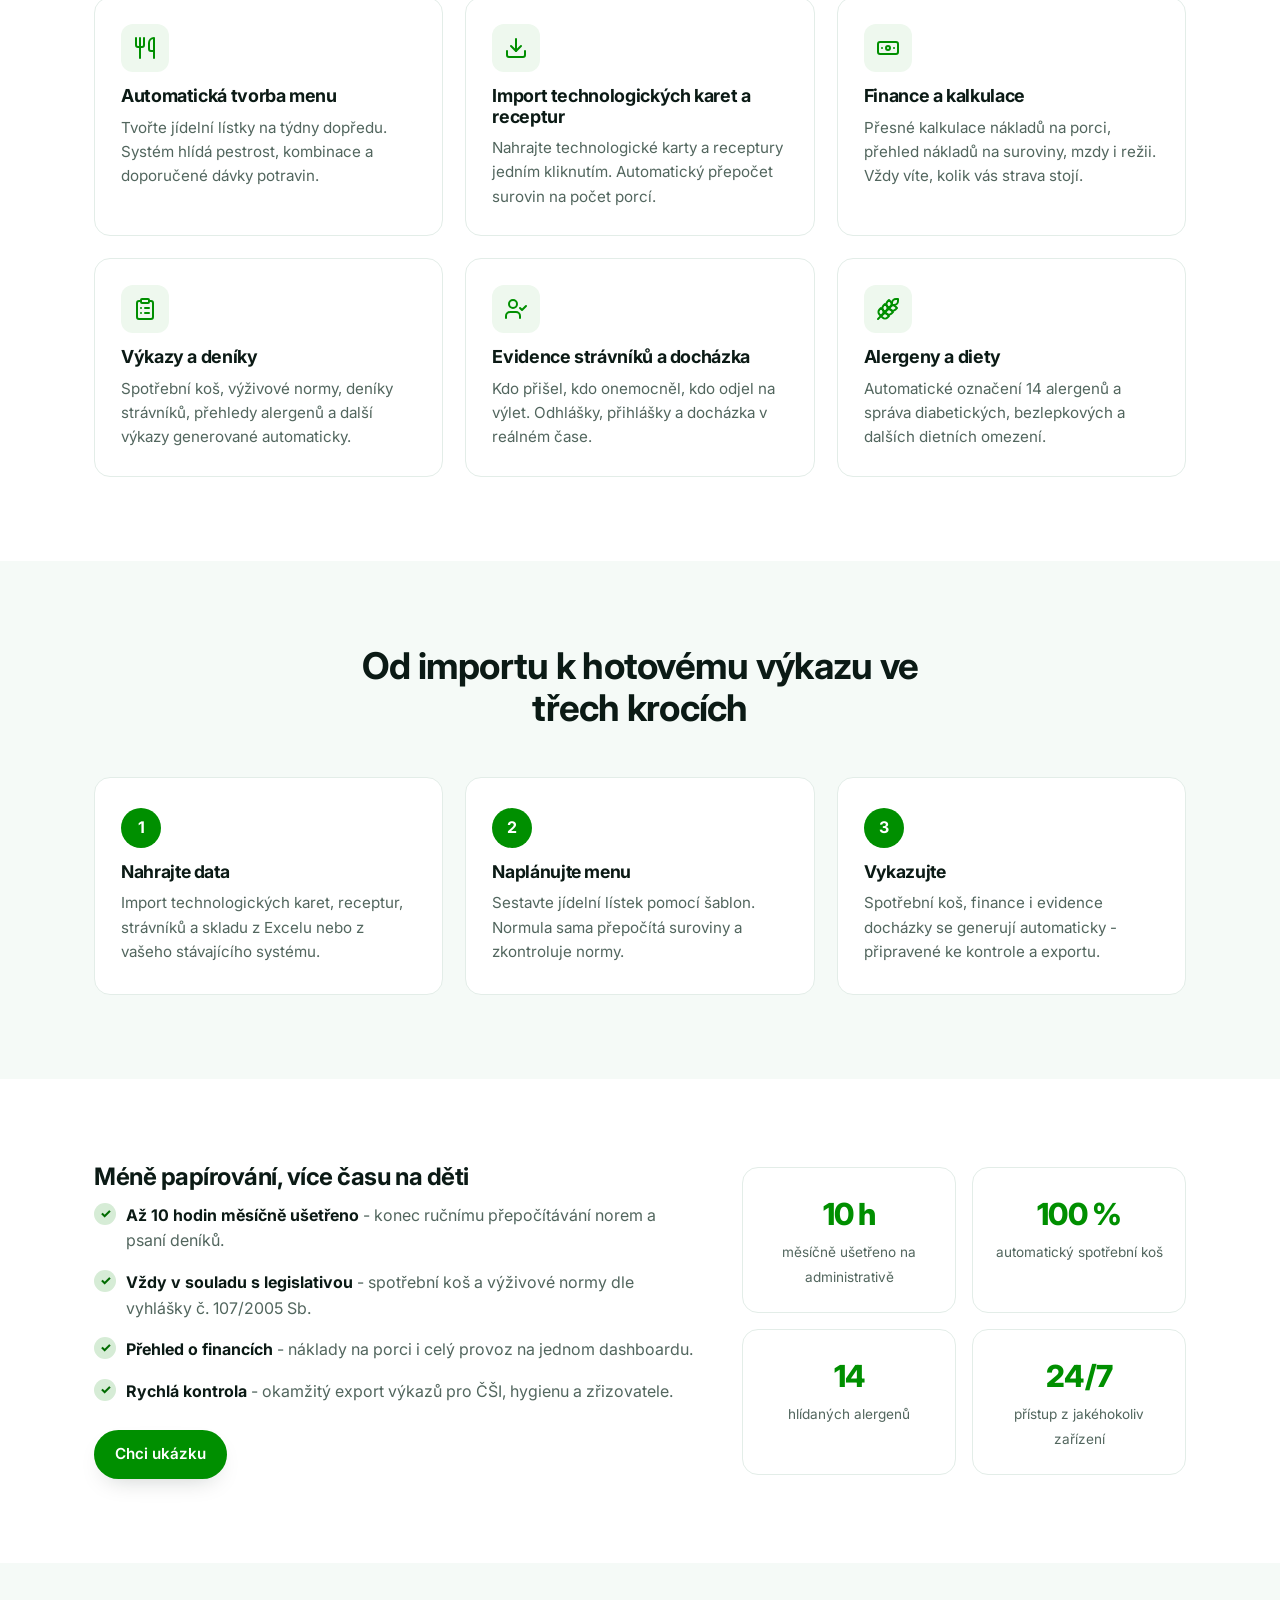
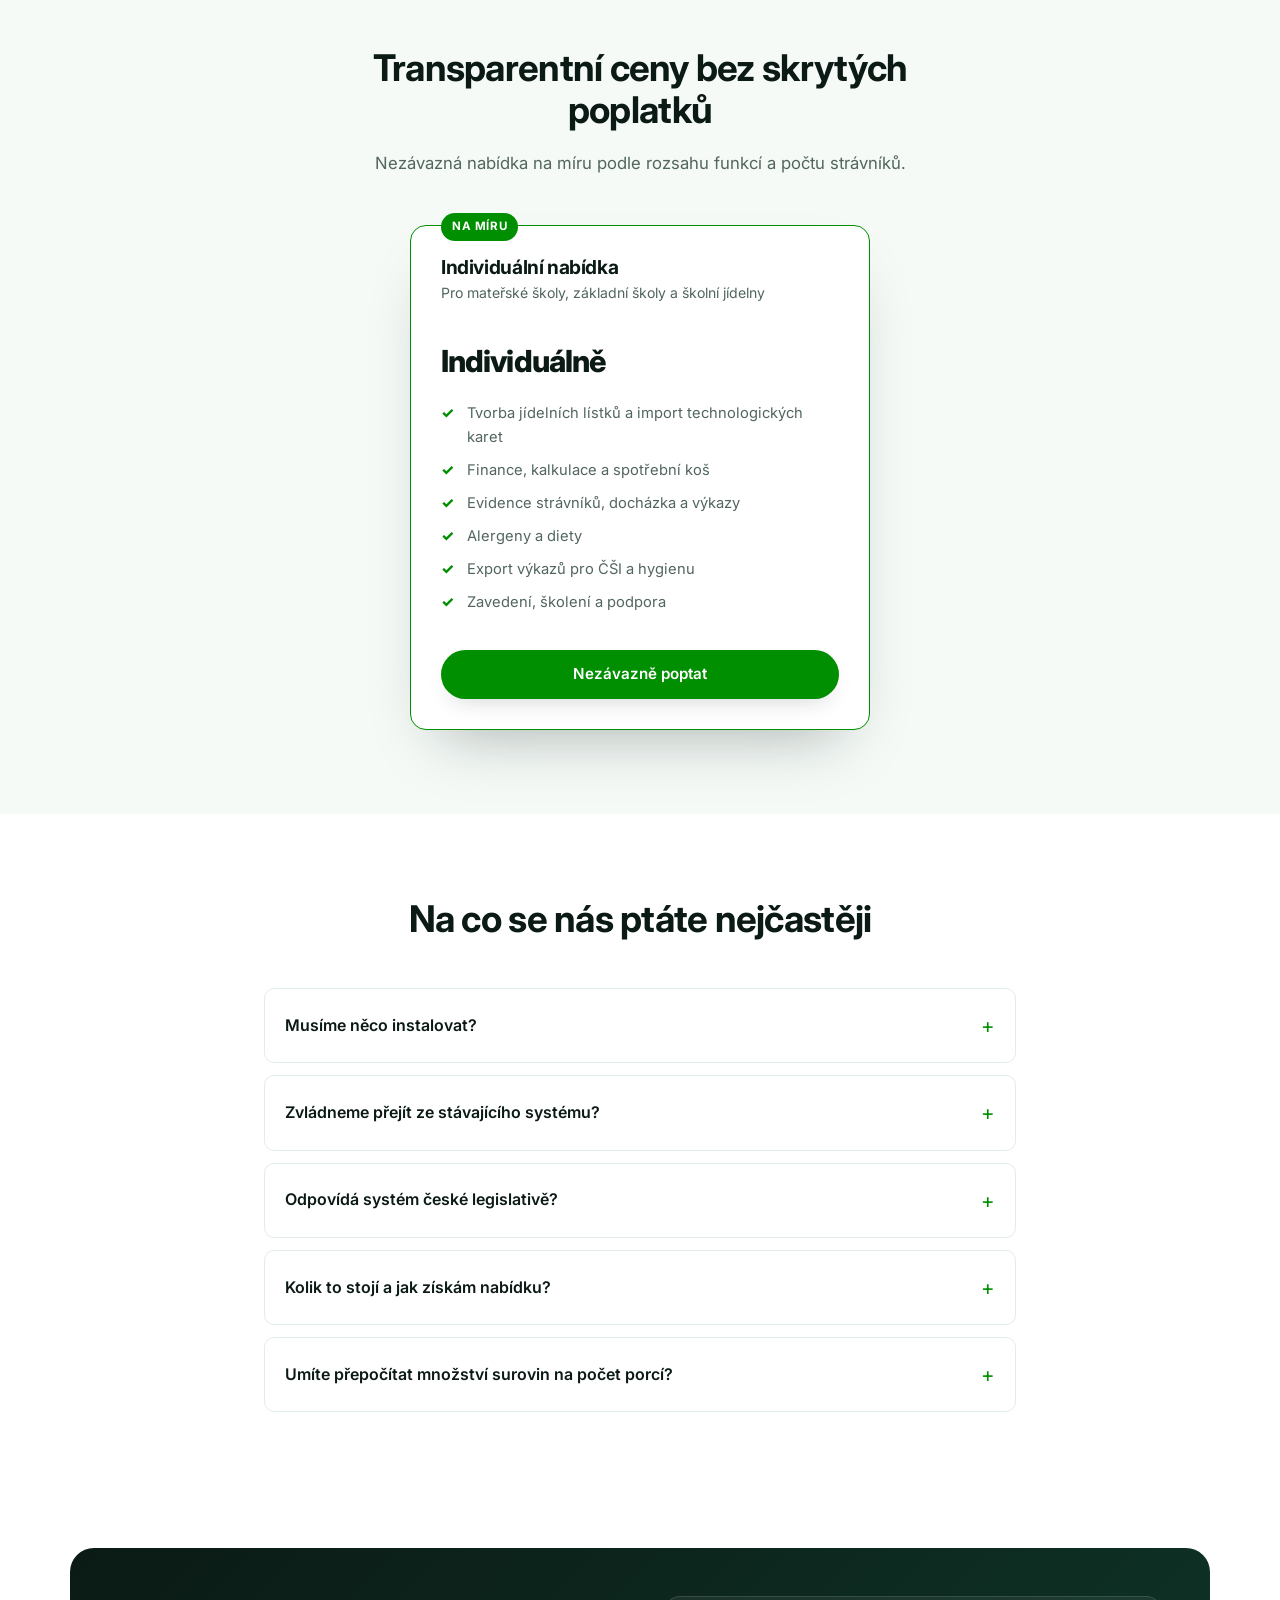
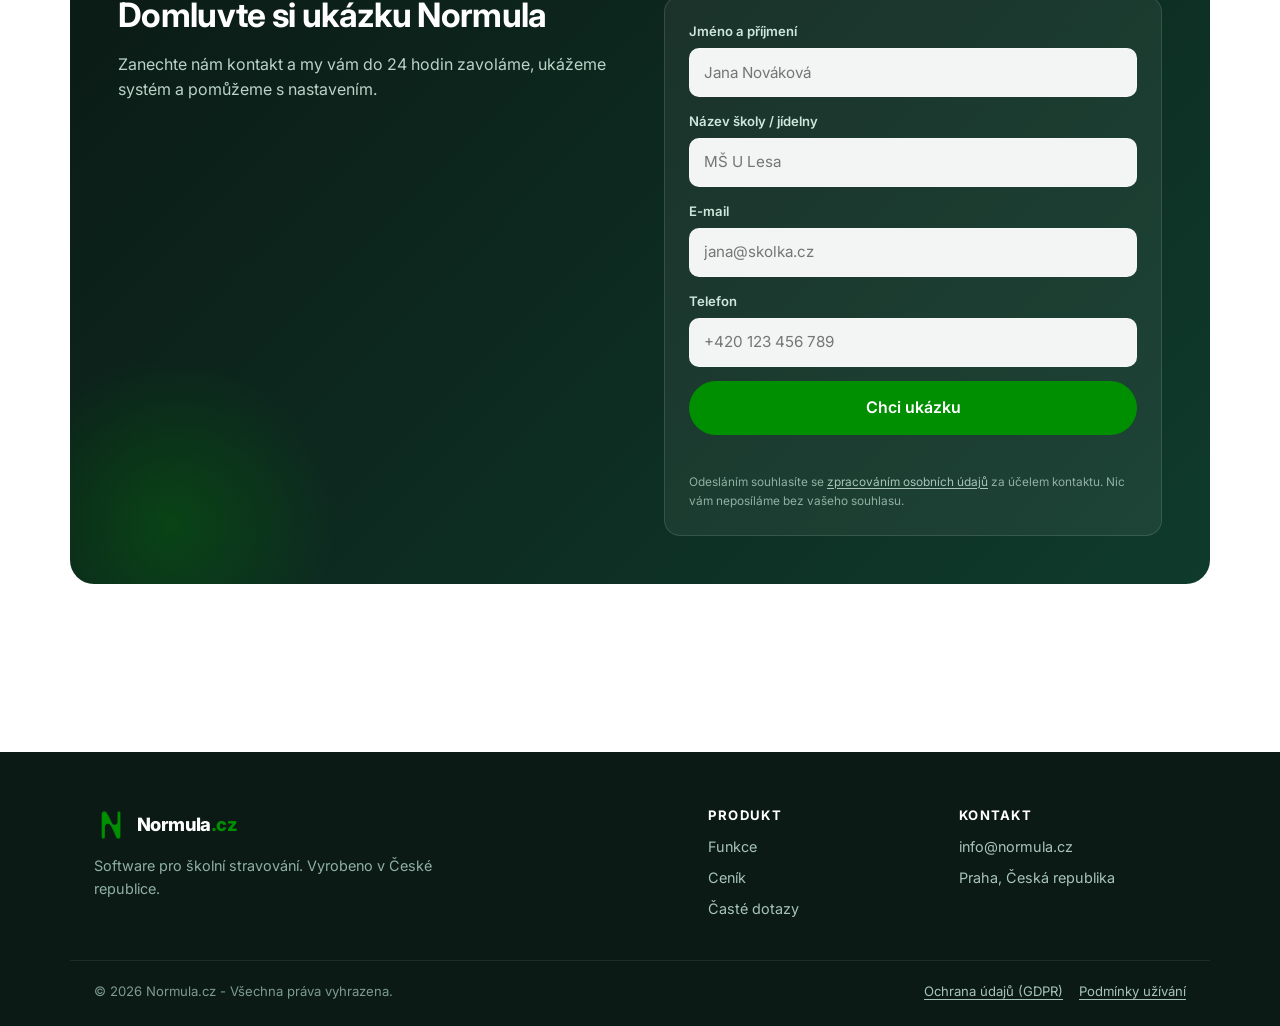
==== commit b796f435: "Updates" ====
--- a/index.html
+++ b/index.html
@@ -3,15 +3,15 @@
 <head>
   <meta charset="UTF-8" />
   <meta name="viewport" content="width=device-width, initial-scale=1.0" />
-  <title>Normula.cz - software pro školní jídelny, školky a školy</title>
+  <title>Normula.cz - Mějte normování a stravování plně pod kontrolou</title>
   <meta name="description" content="Normula automatizuje tvorbu jídelních lístků, import technologických karet, správu financí, spotřební koš, evidenci strávníků a docházku. Pro školky, školy a školní jídelny v ČR." />
   <link rel="preconnect" href="https://fonts.googleapis.com" />
   <link rel="preconnect" href="https://fonts.gstatic.com" crossorigin />
   <link href="https://fonts.googleapis.com/css2?family=Inter:wght@400;500;600;700;800&display=swap" rel="stylesheet" />
-  <link rel="icon" href="favicon.ico" sizes="any" />
-  <link rel="icon" type="image/svg+xml" href="favicon.svg" />
-  <link rel="icon" type="image/png" href="favicon-96x96.png" sizes="96x96" />
-  <link rel="apple-touch-icon" href="apple-touch-icon.png" />
+  <link rel="icon" href="favicon.ico?v=2" sizes="any" />
+  <link rel="icon" type="image/svg+xml" href="favicon.svg?v=2" />
+  <link rel="icon" type="image/png" href="favicon-96x96.png?v=2" sizes="96x96" />
+  <link rel="apple-touch-icon" href="apple-touch-icon.png?v=2" />
   <link rel="manifest" href="site.webmanifest" />
   <meta name="apple-mobile-web-app-title" content="Normula" />
   <style>
@@ -216,6 +216,25 @@
 }
 .progress { flex: 1; height: 8px; background: var(--green-100); border-radius: 999px; overflow: hidden; }
 .progress i { display: block; height: 100%; background: linear-gradient(90deg, var(--green-400), var(--green-600)); border-radius: 999px; }
+
+/* App screenshot showcase */
+.showcase { padding: 4px 0 44px; }
+.showcase__frame {
+  margin: 0;
+  background: var(--paper);
+  border: 1px solid var(--border);
+  border-radius: 18px;
+  box-shadow: var(--shadow-lg);
+  overflow: hidden;
+}
+.showcase__scroll { overflow-x: auto; }
+.showcase__scroll::-webkit-scrollbar { height: 10px; }
+.showcase__scroll::-webkit-scrollbar-track { background: var(--paper); }
+.showcase__scroll::-webkit-scrollbar-thumb { background: #cfdcd6; border: 3px solid var(--paper); border-radius: 999px; }
+
+.showcase__img {
+  display: block; width: 100%; min-width: 900px; height: auto;
+}
 
 /* Sections */
 .section { padding: 84px 0; }
@@ -489,6 +508,22 @@
       </div>
     </section>
 
+    <!-- APP SHOWCASE -->
+    <section class="showcase" aria-label="Náhled aplikace Normula - Jídelníček">
+      <div class="container">
+        <div class="showcase__frame">
+          <div class="mock__bar" aria-hidden="true">
+            <span class="dot"></span><span class="dot"></span><span class="dot"></span>
+            <span class="mock__title">Normula - Jídelníček</span>
+          </div>
+
+          <div class="showcase__scroll">
+            <img class="showcase__img" src="Image.png" width="2940" height="1664" loading="lazy" decoding="async" alt="Náhled obrazovky Jídelníček v aplikaci Normula - plán jídel na týden">
+          </div>
+        </div>
+      </div>
+    </section>
+
     <!-- FEATURES -->
     <section class="section" id="funkce">
       <div class="container">
@@ -745,7 +780,7 @@
   onScroll();
 
   var revealTargets = document.querySelectorAll(
-    ".card, .step, .stat, .price, .section__head, .benefits__text, .cta__text, .hero__content"
+    ".card, .step, .stat, .price, .section__head, .benefits__text, .cta__text, .hero__content, .showcase__frame"
   );
   revealTargets.forEach(function (el) { el.classList.add("reveal"); });
 
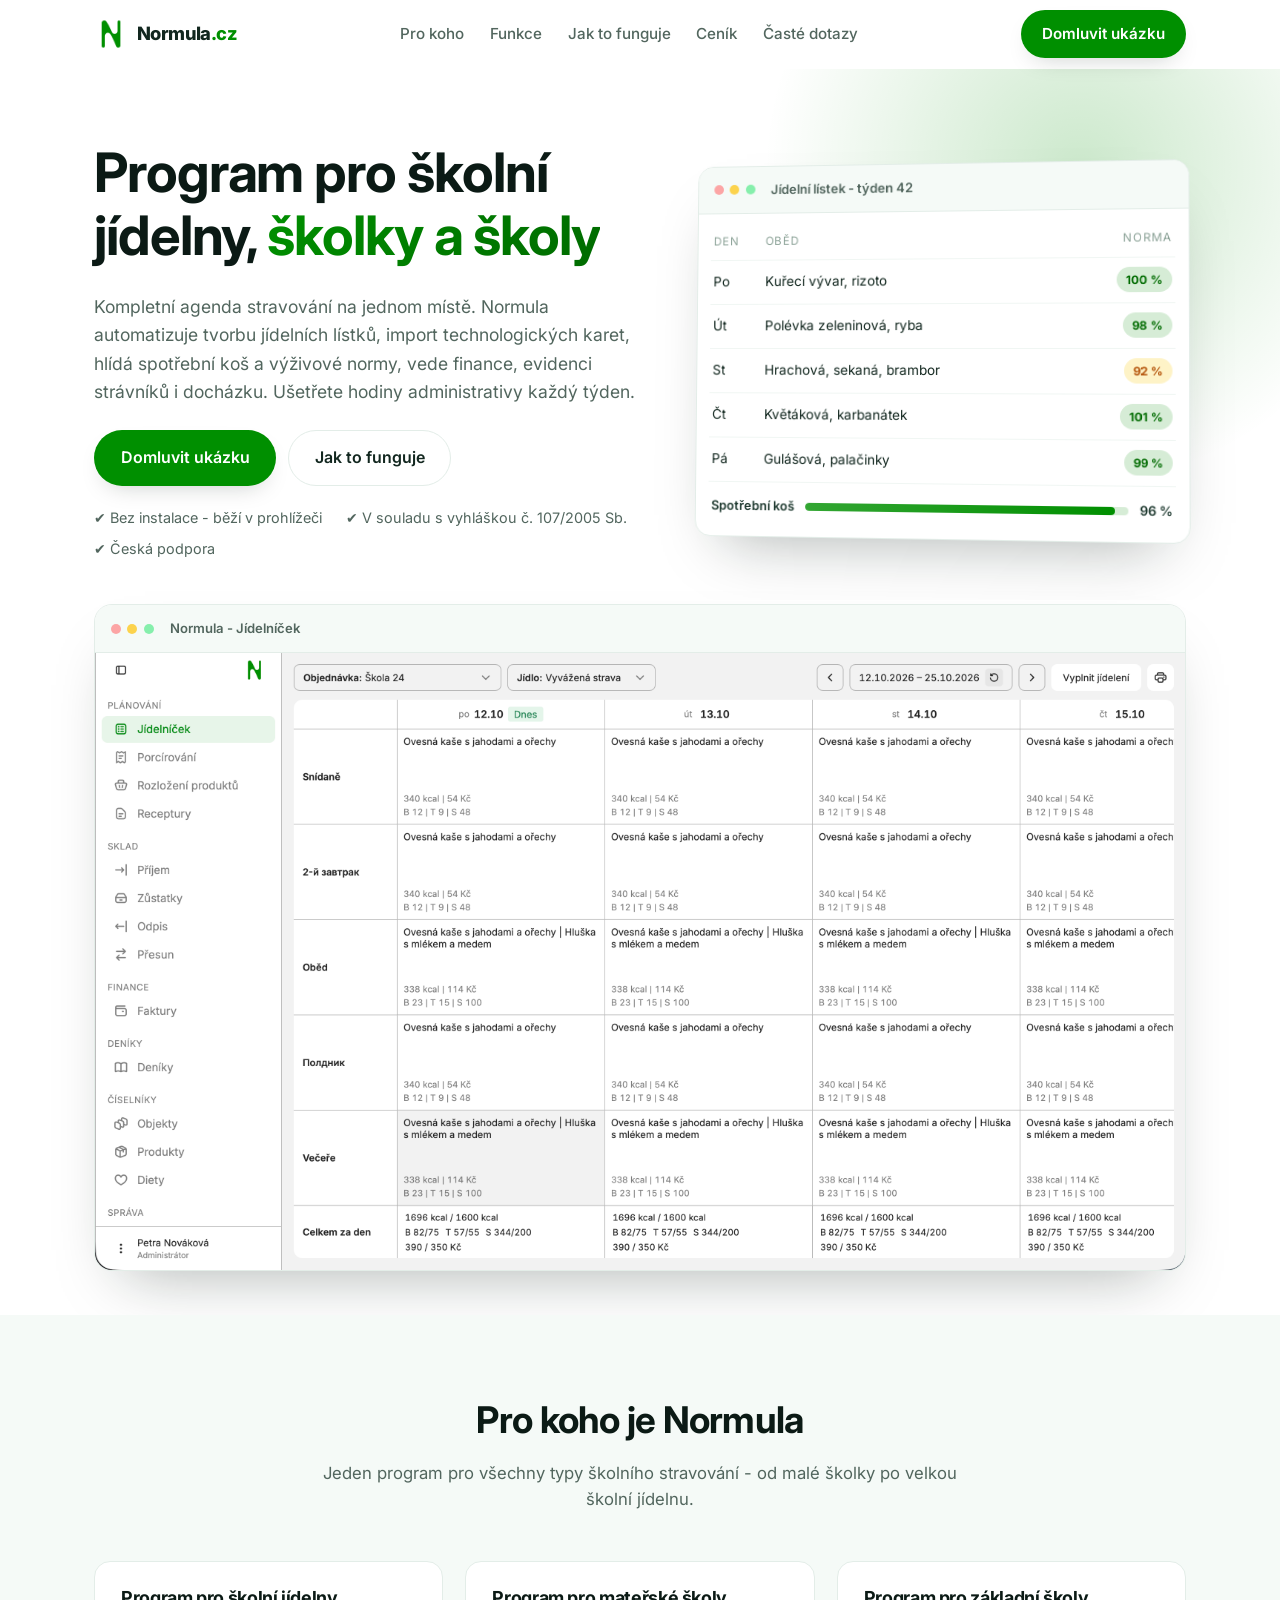
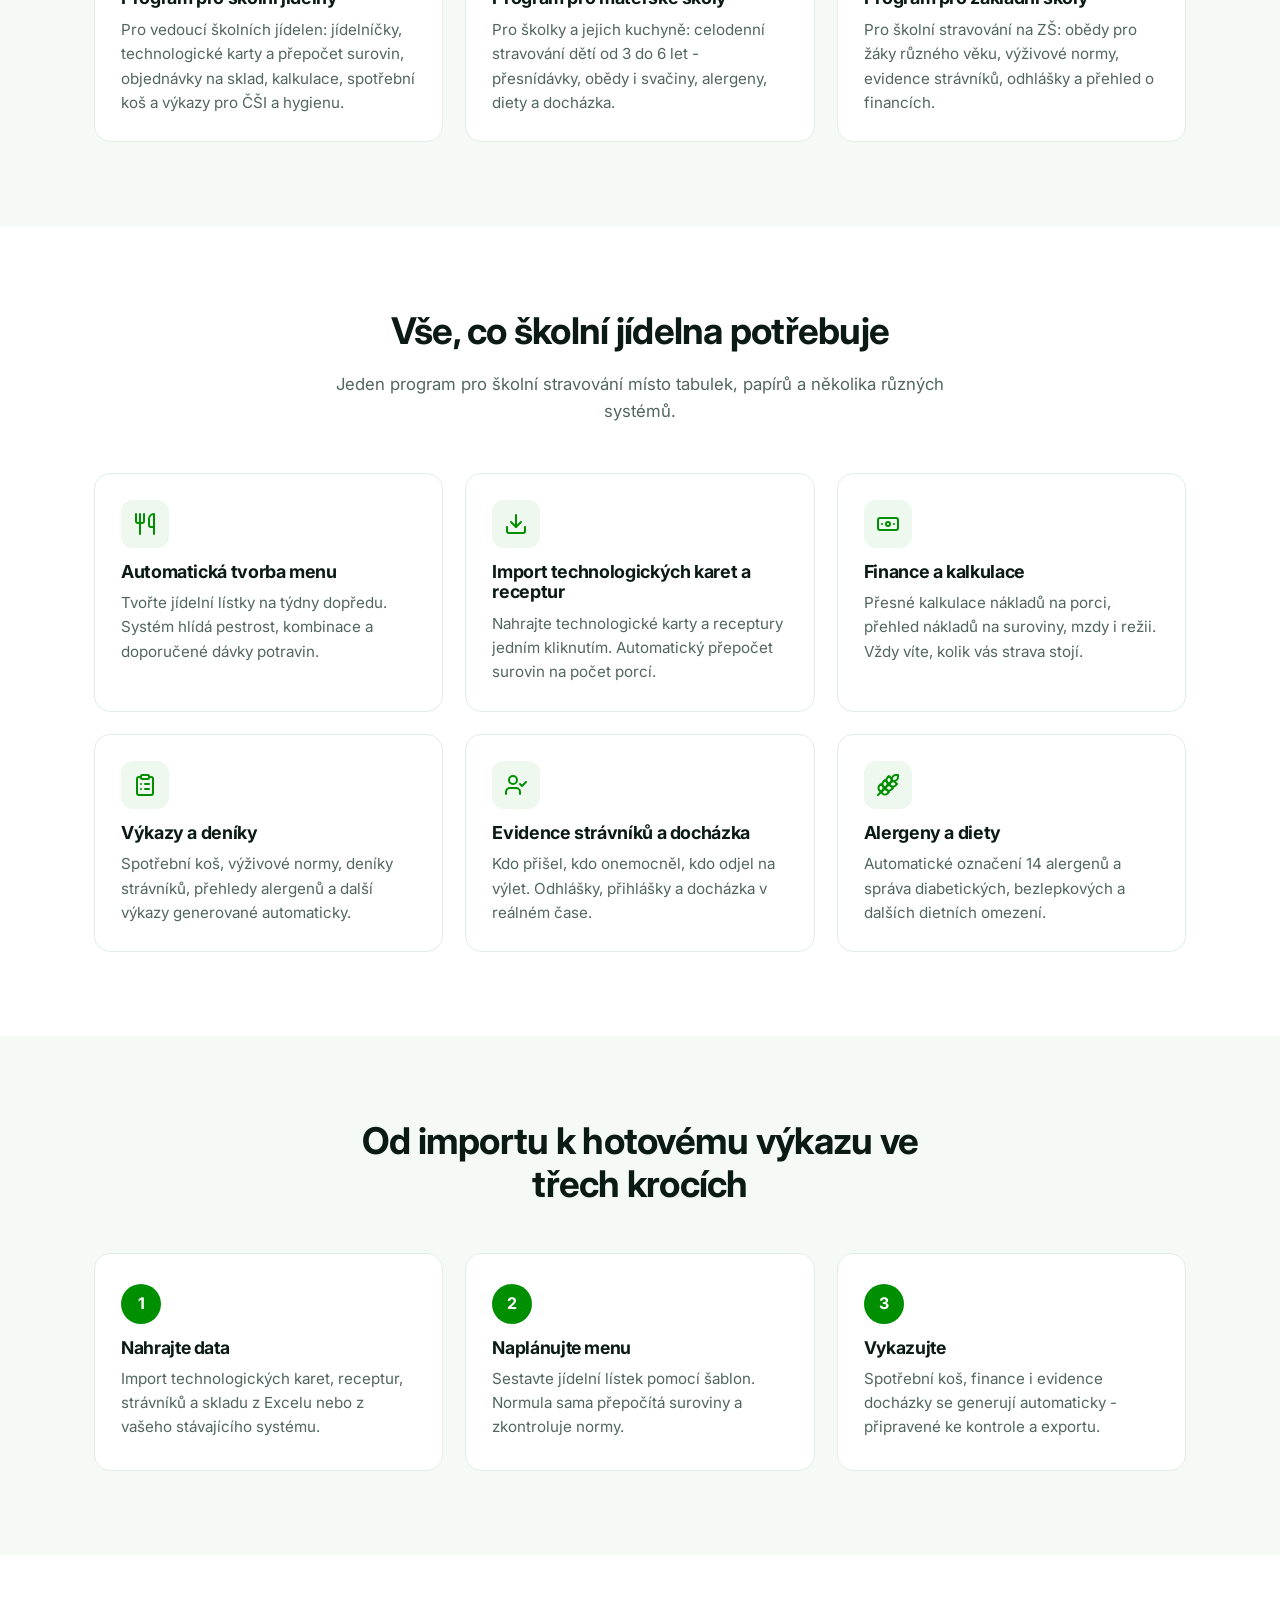
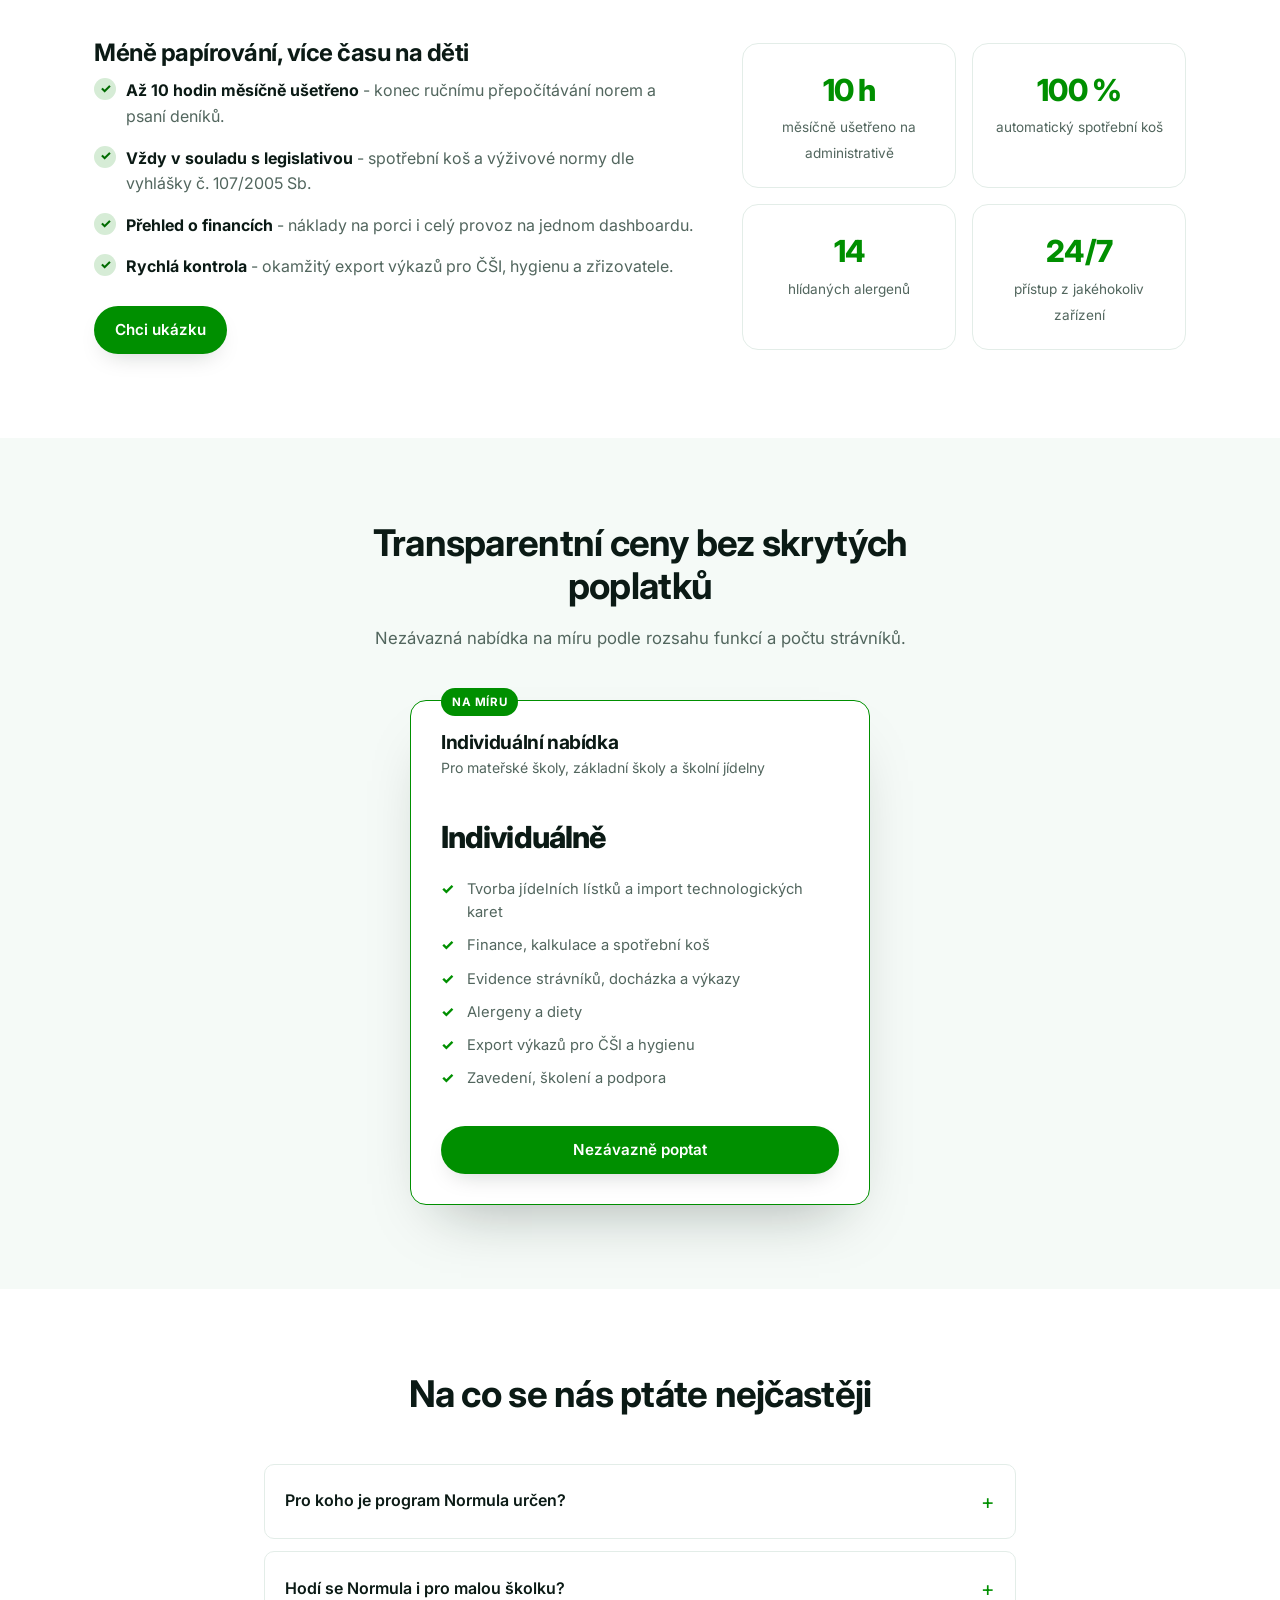
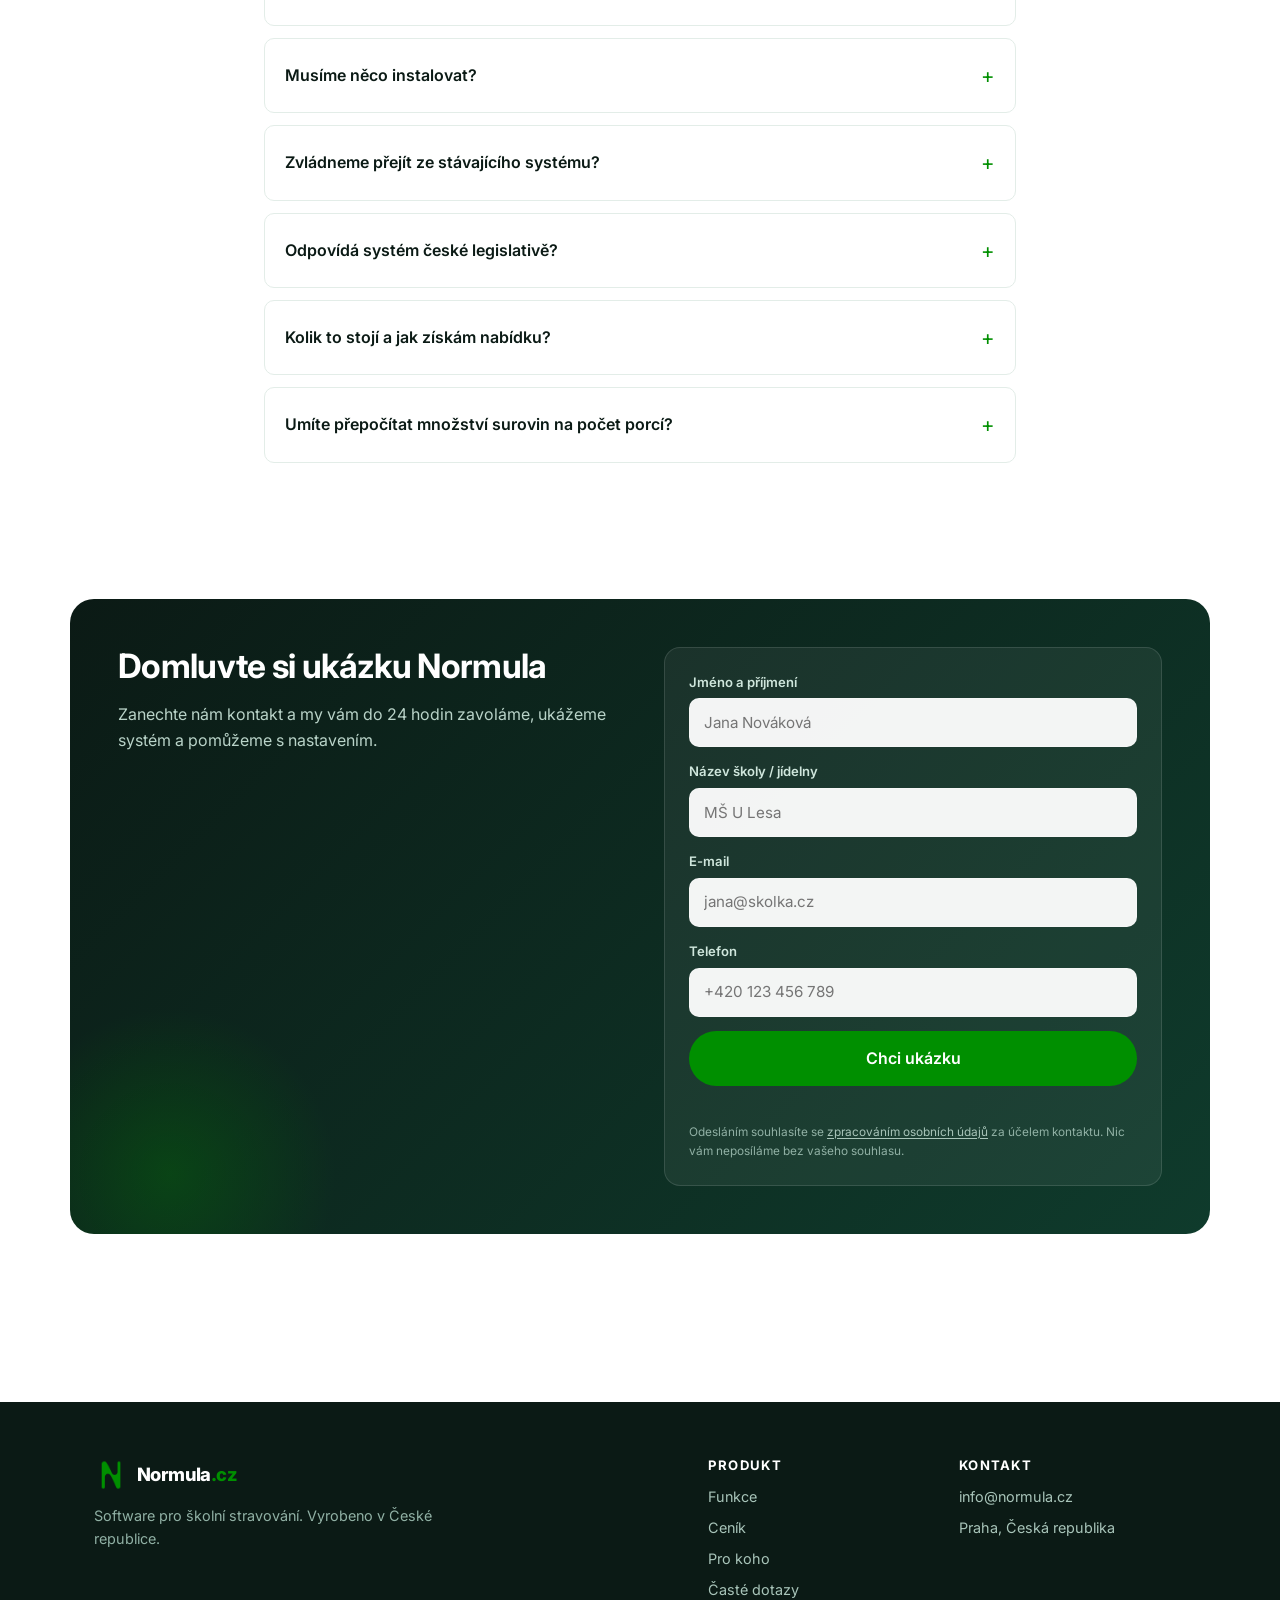
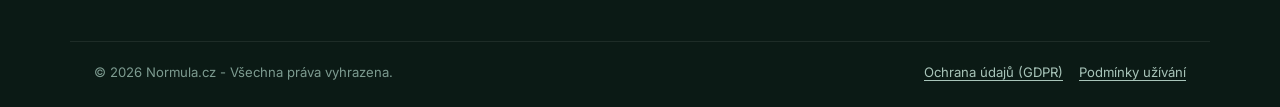
==== commit 0f1c9476: "Target school canteen, kindergarten and school searches on homepage Co-Authored-By: Claude Opus 5.5 " ====
--- a/index.html
+++ b/index.html
@@ -3,8 +3,142 @@
 <head>
   <meta charset="UTF-8" />
   <meta name="viewport" content="width=device-width, initial-scale=1.0" />
-  <title>Normula.cz - Mějte normování a stravování plně pod kontrolou</title>
-  <meta name="description" content="Normula automatizuje tvorbu jídelních lístků, import technologických karet, správu financí, spotřební koš, evidenci strávníků a docházku. Pro školky, školy a školní jídelny v ČR." />
+  <title>Program pro školní jídelny, školky a školy | Normula</title>
+  <meta name="description" content="Program pro školní jídelny, mateřské a základní školy: jídelní lístky, technologické karty, spotřební koš, finance a evidence strávníků. Online, bez instalace." />
+  <link rel="canonical" href="https://www.normula.cz/" />
+  <meta name="robots" content="index, follow, max-image-preview:large" />
+  <meta name="theme-color" content="#008f00" />
+  <meta property="og:type" content="website" />
+  <meta property="og:site_name" content="Normula.cz" />
+  <meta property="og:locale" content="cs_CZ" />
+  <meta property="og:url" content="https://www.normula.cz/" />
+  <meta property="og:title" content="Program pro školní jídelny, školky a školy | Normula" />
+  <meta property="og:description" content="Program pro školní jídelny, mateřské a základní školy: jídelní lístky, technologické karty, spotřební koš, finance a evidence strávníků. Online, bez instalace." />
+  <meta property="og:image" content="https://www.normula.cz/Image.png" />
+  <meta property="og:image:width" content="2940" />
+  <meta property="og:image:height" content="1664" />
+  <meta property="og:image:alt" content="Náhled aplikace Normula - plán jídel na týden" />
+  <meta name="twitter:card" content="summary_large_image" />
+  <meta name="twitter:title" content="Program pro školní jídelny, školky a školy | Normula" />
+  <meta name="twitter:description" content="Program pro školní jídelny, mateřské a základní školy: jídelní lístky, technologické karty, spotřební koš, finance a evidence strávníků. Online, bez instalace." />
+  <meta name="twitter:image" content="https://www.normula.cz/Image.png" />
+  <script type="application/ld+json">
+{
+  "@context": "https://schema.org",
+  "@graph": [
+    {
+      "@type": "Organization",
+      "@id": "https://www.normula.cz/#organization",
+      "name": "Normula.cz",
+      "url": "https://www.normula.cz/",
+      "logo": "https://www.normula.cz/web-app-manifest-512x512.png",
+      "email": "info@normula.cz",
+      "address": {
+        "@type": "PostalAddress",
+        "addressLocality": "Praha",
+        "addressCountry": "CZ"
+      }
+    },
+    {
+      "@type": "WebSite",
+      "@id": "https://www.normula.cz/#website",
+      "name": "Normula.cz",
+      "url": "https://www.normula.cz/",
+      "inLanguage": "cs",
+      "publisher": {
+        "@id": "https://www.normula.cz/#organization"
+      }
+    },
+    {
+      "@type": "SoftwareApplication",
+      "name": "Normula",
+      "url": "https://www.normula.cz/",
+      "applicationCategory": "BusinessApplication",
+      "operatingSystem": "Web",
+      "description": "Program pro školní jídelny, mateřské a základní školy: jídelní lístky, technologické karty, spotřební koš, finance a evidence strávníků. Online, bez instalace.",
+      "inLanguage": "cs",
+      "image": "https://www.normula.cz/Image.png",
+      "featureList": [
+        "Tvorba jídelních lístků",
+        "Import technologických karet",
+        "Spotřební koš a výživové normy dle vyhlášky č. 107/2005 Sb.",
+        "Finance a kalkulace",
+        "Evidence strávníků a docházka",
+        "Alergeny a diety",
+        "Export výkazů pro ČŠI a hygienu"
+      ],
+      "audience": {
+        "@type": "Audience",
+        "audienceType": "Školní jídelny, mateřské školy (školky) a základní školy"
+      },
+      "publisher": {
+        "@id": "https://www.normula.cz/#organization"
+      }
+    },
+    {
+      "@type": "FAQPage",
+      "mainEntity": [
+        {
+          "@type": "Question",
+          "name": "Pro koho je program Normula určen?",
+          "acceptedAnswer": {
+            "@type": "Answer",
+            "text": "Normula je program pro školní jídelny, mateřské školy (školky) a základní školy. Používají ho vedoucí školních jídelen, ředitelé a ředitelky škol i kuchaři, kteří chtějí mít celou agendu stravování na jednom místě."
+          }
+        },
+        {
+          "@type": "Question",
+          "name": "Hodí se Normula i pro malou školku?",
+          "acceptedAnswer": {
+            "@type": "Answer",
+            "text": "Ano. Normula běží v prohlížeči, nic se neinstaluje a cena se odvíjí od počtu strávníků. S nastavením a zaškolením vám pomůžeme."
+          }
+        },
+        {
+          "@type": "Question",
+          "name": "Musíme něco instalovat?",
+          "acceptedAnswer": {
+            "@type": "Answer",
+            "text": "Ne. Normula běží v prohlížeči na počítači, tabletu i telefonu. Stačí se přihlásit a máte přístup odkudkoliv."
+          }
+        },
+        {
+          "@type": "Question",
+          "name": "Zvládneme přejít ze stávajícího systému?",
+          "acceptedAnswer": {
+            "@type": "Answer",
+            "text": "Ano. Pomůžeme vám s importem technologických karet, receptur, strávníků i historie. Máme připravené šablony a naši podporu."
+          }
+        },
+        {
+          "@type": "Question",
+          "name": "Odpovídá systém české legislativě?",
+          "acceptedAnswer": {
+            "@type": "Answer",
+            "text": "Normula počítá spotřební koš a výživové normy podle vyhlášky č. 107/2005 Sb. a hlídá 14 povinně označovaných alergenů."
+          }
+        },
+        {
+          "@type": "Question",
+          "name": "Kolik to stojí a jak získám nabídku?",
+          "acceptedAnswer": {
+            "@type": "Answer",
+            "text": "Cena závisí na rozsahu funkcí a počtu strávníků. Nezávazně vám připravíme individuální nabídku na míru."
+          }
+        },
+        {
+          "@type": "Question",
+          "name": "Umíte přepočítat množství surovin na počet porcí?",
+          "acceptedAnswer": {
+            "@type": "Answer",
+            "text": "Ano. Z technologických karet Normula automaticky přepočítá suroviny na aktuální počet strávníků a vygeneruje objednávku na sklad."
+          }
+        }
+      ]
+    }
+  ]
+}
+  </script>
   <link rel="preconnect" href="https://fonts.googleapis.com" />
   <link rel="preconnect" href="https://fonts.gstatic.com" crossorigin />
   <link href="https://fonts.googleapis.com/css2?family=Inter:wght@400;500;600;700;800&display=swap" rel="stylesheet" />
@@ -433,6 +567,7 @@
       </a>
 
       <nav class="nav__links" aria-label="Hlavní navigace">
+        <a href="#pro-koho">Pro koho</a>
         <a href="#funkce">Funkce</a>
         <a href="#jak-to-funguje">Jak to funguje</a>
         <a href="#cenik">Ceník</a>
@@ -455,10 +590,11 @@
       <div class="hero__glow" aria-hidden="true"></div>
       <div class="container hero__inner">
         <div class="hero__content">
-          <h1>Kompletní agenda stravování <span class="grad">na jednom místě</span></h1>
+          <h1>Program pro školní jídelny, <span class="grad">školky a školy</span></h1>
           <p class="lead">
-            Normula automatizuje tvorbu jídelních lístků, import technologických karet,
-            hlídá spotřební koš a výživové normy, vede finance, evidenci strávníků i docházku.
+            Kompletní agenda stravování na jednom místě. Normula automatizuje tvorbu jídelních lístků,
+            import technologických karet, hlídá spotřební koš a výživové normy, vede finance,
+            evidenci strávníků i docházku.
             Ušetřete hodiny administrativy každý týden.
           </p>
           <div class="hero__cta">
@@ -524,12 +660,39 @@
       </div>
     </section>
 
+    <!-- AUDIENCES -->
+    <section class="section section--alt" id="pro-koho">
+      <div class="container">
+        <div class="section__head">
+          <h2>Pro koho je Normula</h2>
+          <p class="sub">Jeden program pro všechny typy školního stravování - od malé školky po velkou školní jídelnu.</p>
+        </div>
+
+        <div class="grid grid--cards">
+          <article class="card">
+            <h3>Program pro školní jídelny</h3>
+            <p>Pro vedoucí školních jídelen: jídelníčky, technologické karty a přepočet surovin, objednávky na sklad, kalkulace, spotřební koš a výkazy pro ČŠI a hygienu.</p>
+          </article>
+
+          <article class="card">
+            <h3>Program pro mateřské školy</h3>
+            <p>Pro školky a jejich kuchyně: celodenní stravování dětí od 3 do 6 let - přesnídávky, obědy i svačiny, alergeny, diety a docházka.</p>
+          </article>
+
+          <article class="card">
+            <h3>Program pro základní školy</h3>
+            <p>Pro školní stravování na ZŠ: obědy pro žáky různého věku, výživové normy, evidence strávníků, odhlášky a přehled o financích.</p>
+          </article>
+        </div>
+      </div>
+    </section>
+
     <!-- FEATURES -->
     <section class="section" id="funkce">
       <div class="container">
         <div class="section__head">
-          <h2>Vše, co školní stravování potřebuje</h2>
-          <p class="sub">Jeden systém místo tabulek, papírů a několika programů.</p>
+          <h2>Vše, co školní jídelna potřebuje</h2>
+          <p class="sub">Jeden program pro školní stravování místo tabulek, papírů a několika různých systémů.</p>
         </div>
 
         <div class="grid grid--cards">
@@ -657,6 +820,14 @@
         </div>
 
         <div class="faq">
+          <details>
+            <summary>Pro koho je program Normula určen?</summary>
+            <p>Normula je program pro školní jídelny, mateřské školy (školky) a základní školy. Používají ho vedoucí školních jídelen, ředitelé a ředitelky škol i kuchaři, kteří chtějí mít celou agendu stravování na jednom místě.</p>
+          </details>
+          <details>
+            <summary>Hodí se Normula i pro malou školku?</summary>
+            <p>Ano. Normula běží v prohlížeči, nic se neinstaluje a cena se odvíjí od počtu strávníků. S nastavením a zaškolením vám pomůžeme.</p>
+          </details>
           <details>
             <summary>Musíme něco instalovat?</summary>
             <p>Ne. Normula běží v prohlížeči na počítači, tabletu i telefonu. Stačí se přihlásit a máte přístup odkudkoliv.</p>
@@ -731,6 +902,7 @@
           <h4>Produkt</h4>
           <a href="#funkce">Funkce</a>
           <a href="#cenik">Ceník</a>
+          <a href="#pro-koho">Pro koho</a>
           <a href="#faq">Časté dotazy</a>
         </div>
         <div>
